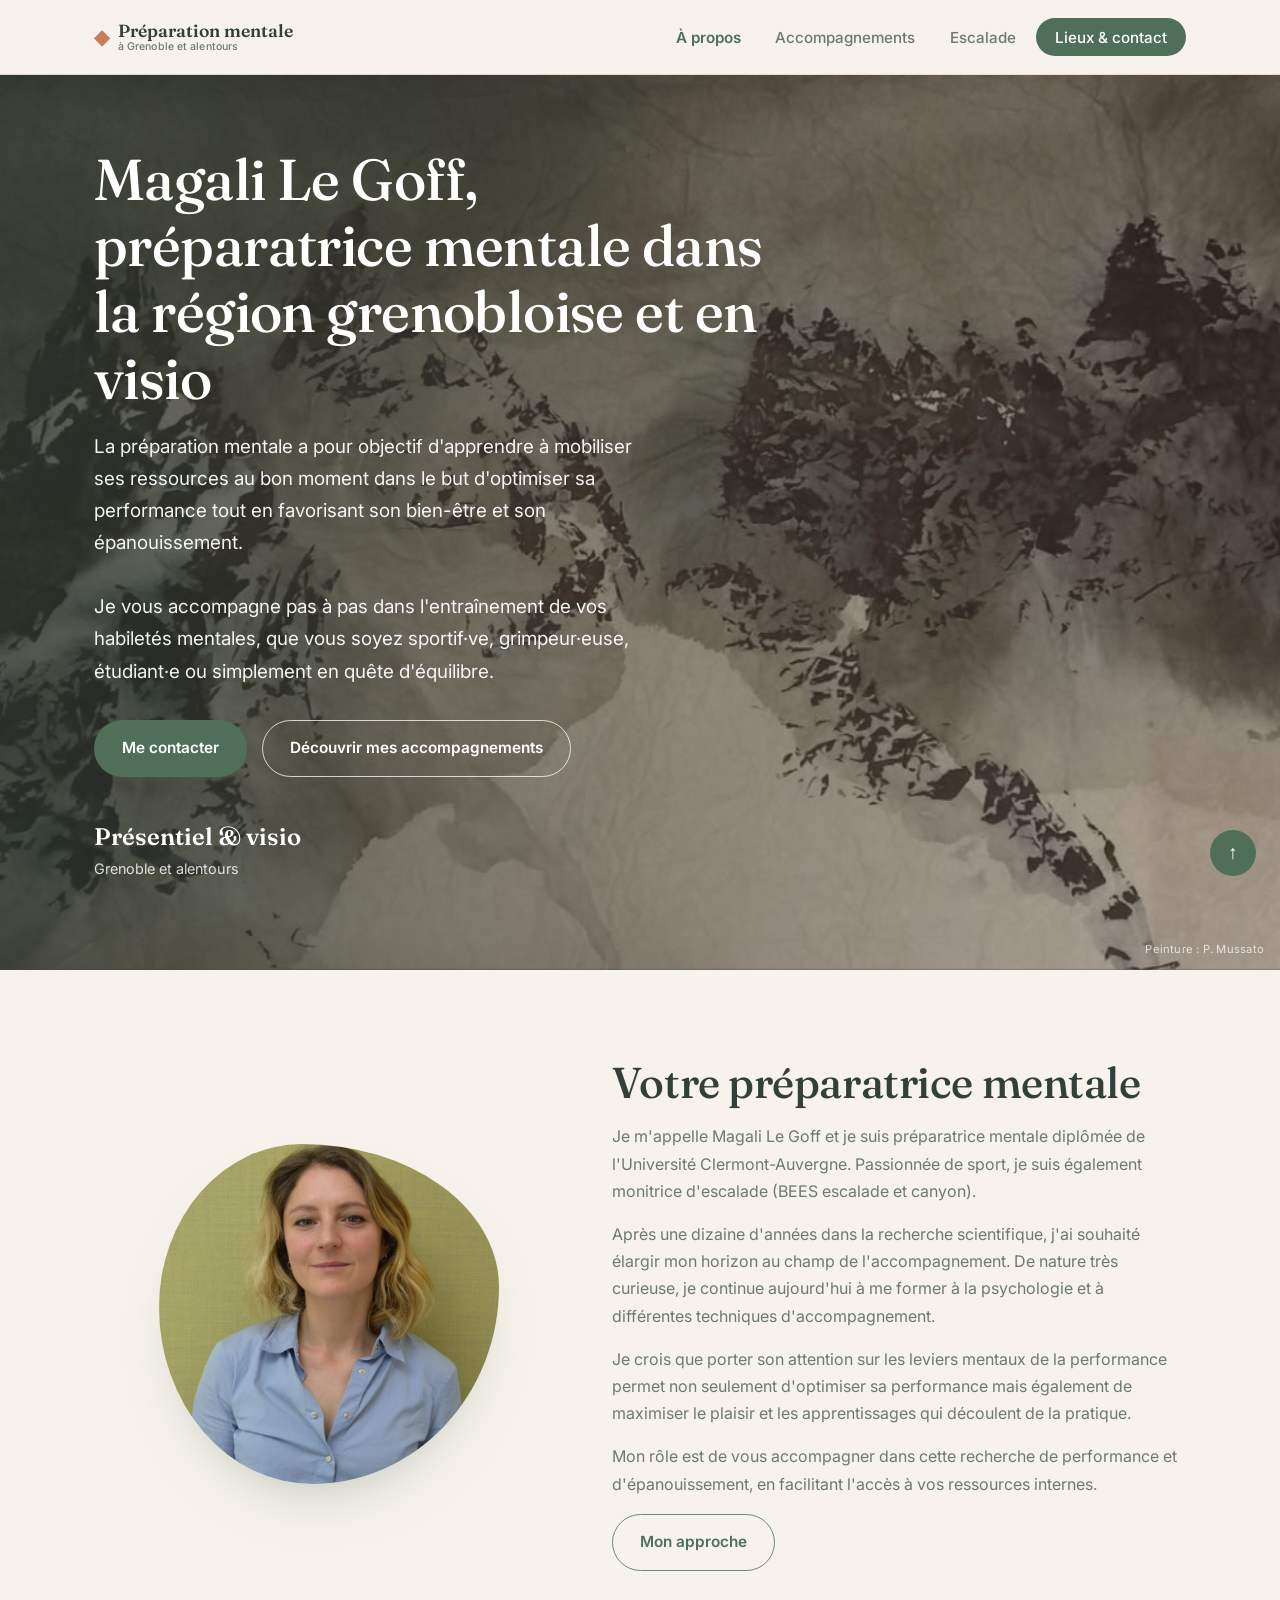
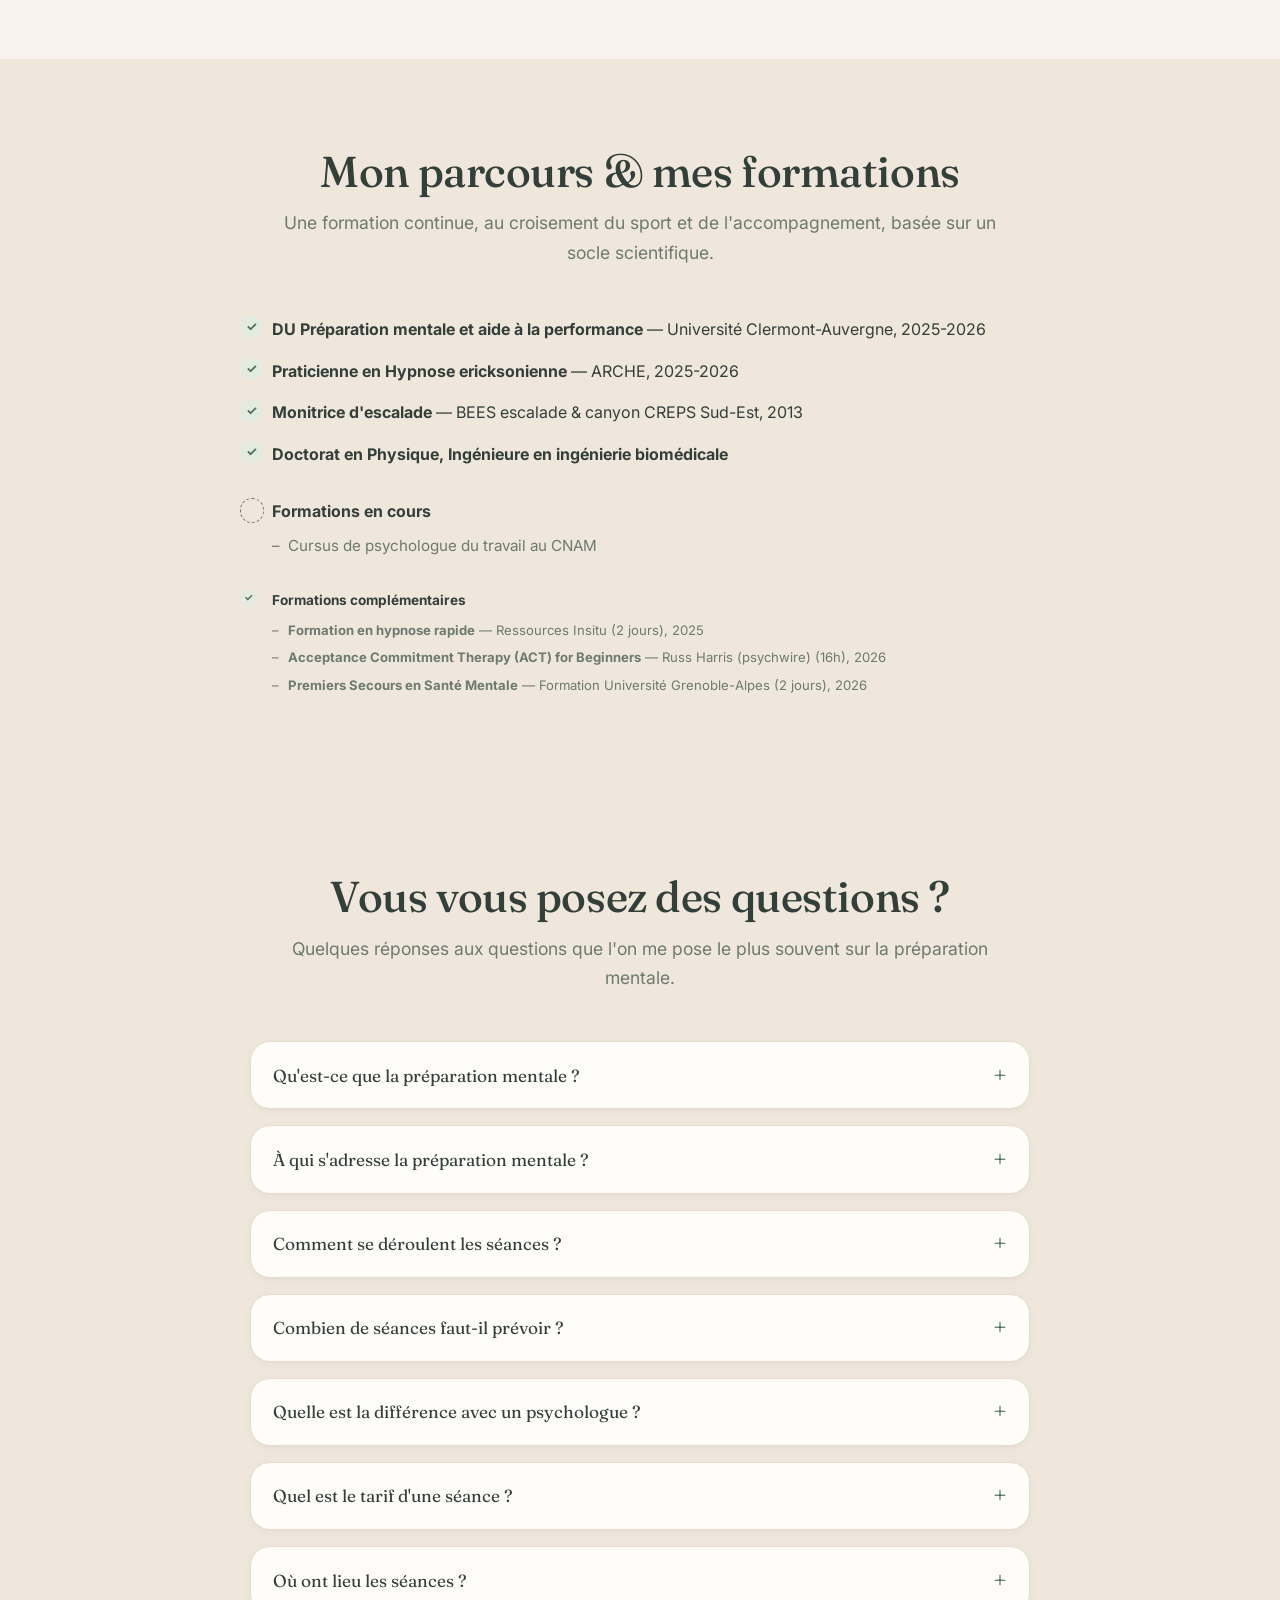
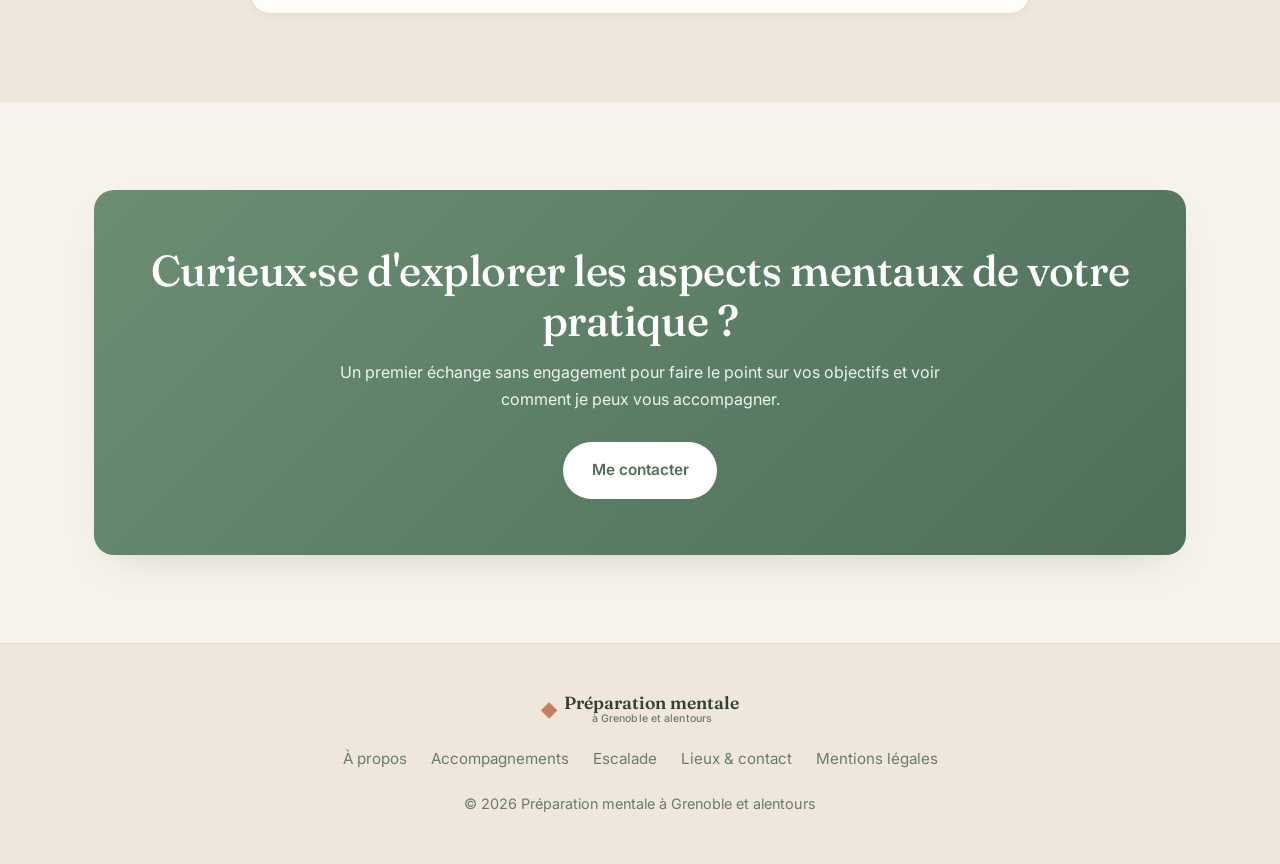
==== index.html @ a65c669d "Accueil : titre principal allege « Magali Le Goff : preparation mentale a Grenoble & alentours et en" ====
<!DOCTYPE html>
<html lang="fr">
<head>
  <meta charset="UTF-8" />
  <meta name="viewport" content="width=device-width, initial-scale=1.0" />
  <meta name="description" content="Magali Le Goff, préparatrice mentale diplômée (Université Clermont-Auvergne) et monitrice d'escalade à Grenoble. Objectifs sportifs, personnels, professionnels." />
  <title>Préparation mentale à Grenoble et alentours</title>
  <link rel="preconnect" href="https://fonts.googleapis.com" />
  <link rel="preconnect" href="https://fonts.gstatic.com" crossorigin />
  <link rel="stylesheet" href="https://fonts.googleapis.com/css2?family=Fraunces:opsz,wght@9..144,400;9..144,500;9..144,600&family=Inter:wght@400;500;600&display=swap" />
  <link rel="stylesheet" href="styles.css" />
  <link rel="icon" href="favicon.svg" type="image/svg+xml" />
  <link rel="canonical" href="https://preparation-mentale-grenoble.com/" />
  <meta property="og:type" content="website" />
  <meta property="og:locale" content="fr_FR" />
  <meta property="og:site_name" content="Préparation mentale à Grenoble et alentours" />
  <meta property="og:title" content="Préparation mentale à Grenoble et alentours" />
  <meta property="og:description" content="Magali Le Goff, préparatrice mentale diplômée (Université Clermont-Auvergne) et monitrice d'escalade à Grenoble. Objectifs sportifs, personnels, professionnels." />
  <meta property="og:url" content="https://preparation-mentale-grenoble.com/" />
  <meta property="og:image" content="https://preparation-mentale-grenoble.com/images/escalade-eiger.jpg" />
  <meta name="twitter:card" content="summary_large_image" />
  <script type="application/ld+json">
  {
    "@context": "https://schema.org",
    "@type": "ProfessionalService",
    "name": "Préparation mentale à Grenoble — Magali Le Goff",
    "description": "Magali Le Goff, préparatrice mentale diplômée (Université Clermont-Auvergne) et monitrice d'escalade à Grenoble. Objectifs sportifs, personnels, professionnels.",
    "url": "https://preparation-mentale-grenoble.com",
    "email": "contact@preparation-mentale-grenoble.com",
    "image": "https://preparation-mentale-grenoble.com/images/magali.jpg",
    "founder": {
      "@type": "Person",
      "name": "Magali Le Goff",
      "jobTitle": "Préparatrice mentale",
      "sameAs": "https://www.linkedin.com/in/magalilegoff/",
      "knowsAbout": ["préparation mentale", "escalade", "hypnose ericksonienne"]
    },
    "areaServed": [
      { "@type": "City", "name": "Grenoble" },
      { "@type": "City", "name": "Saint-Jean-en-Royans" },
      { "@type": "AdministrativeArea", "name": "Isère" },
      { "@type": "AdministrativeArea", "name": "Drôme" }
    ],
    "address": {
      "@type": "PostalAddress",
      "addressLocality": "Grenoble",
      "addressRegion": "Auvergne-Rhône-Alpes",
      "addressCountry": "FR"
    },
    "knowsAbout": ["préparation mentale", "escalade", "gestion du stress", "confiance en soi", "hypnose ericksonienne"],
    "priceRange": "€",
    "sameAs": [
      "https://www.linkedin.com/in/magalilegoff/",
      "https://share.google/Kw2xkgrLpgq2JZiWr"
    ]
  }
  </script>
  <script type="application/ld+json">
  {
    "@context": "https://schema.org",
    "@type": "FAQPage",
    "mainEntity": [
      {
        "@type": "Question",
        "name": "Qu'est-ce que la préparation mentale ?",
        "acceptedAnswer": { "@type": "Answer", "text": "La préparation mentale est un entraînement des habiletés mentales (confiance, concentration, gestion du stress et des émotions, motivation) dans le but d'optimiser la performance tout en favorisant l'épanouissement et le bien-être de la personne, à l'aide d'outils concrets et établis scientifiquement." }
      },
      {
        "@type": "Question",
        "name": "À qui s'adresse la préparation mentale ?",
        "acceptedAnswer": { "@type": "Answer", "text": "À toute personne ayant un objectif ou un enjeu : sportifs (amateurs comme de haut niveau), grimpeurs, étudiants, artistes, ou particuliers en quête d'équilibre ou traversant une transition. Il n'est pas nécessaire d'être sportif de haut niveau pour en bénéficier. J'accompagne les jeunes dans leurs projets à partir de 14 ans." }
      },
      {
        "@type": "Question",
        "name": "Comment se déroulent les séances ?",
        "acceptedAnswer": { "@type": "Answer", "text": "Un premier échange par email ou téléphone, sans engagement, permet de cerner vos besoins. Vient ensuite une séance de bilan d'une heure, à l'issue de laquelle nous décidons ensemble si un accompagnement a du sens. Les séances de suivi (1h) combinent échanges, retour sur l'entraînement mental réalisé, exercices guidés et un plan de travail pour la suite, en présentiel, en visio ou sur le terrain. Chaque séance est payée à l'unité, sans engagement de durée." }
      },
      {
        "@type": "Question",
        "name": "Combien de séances faut-il prévoir ?",
        "acceptedAnswer": { "@type": "Answer", "text": "Cela varie fortement selon la personne et les objectifs. Un minimum de trois séances est généralement à prévoir pour construire une démarche que vous saurez ensuite réutiliser en autonomie. Rien n'est figé pour autant : il n'y a ni forfait ni nombre de séances à réserver à l'avance. Chaque séance est payée à l'unité et vous décidez à chaque fois de la suite." }
      },
      {
        "@type": "Question",
        "name": "Quelle est la différence avec un psychologue ?",
        "acceptedAnswer": { "@type": "Answer", "text": "La préparation mentale n'est pas une thérapie. Je m'engage à ne me substituer ni aux professionnels de la santé (physique ou mentale) ni aux entraîneurs ou préparateurs physiques. L'accompagnement est centré sur les objectifs, l'épanouissement et la mobilisation de vos ressources." }
      },
      {
        "@type": "Question",
        "name": "Quel est le tarif d'une séance ?",
        "acceptedAnswer": { "@type": "Answer", "text": "Une séance individuelle est à 50 euros." }
      },
      {
        "@type": "Question",
        "name": "Où ont lieu les séances ?",
        "acceptedAnswer": { "@type": "Answer", "text": "À Grenoble, à Saint-Jean-en-Royans, à votre domicile ou en visioconférence. Pour les accompagnements liés à l'escalade, une séance peut ponctuellement se dérouler sur le terrain (salle d'escalade, falaise) lorsque l'objectif s'y prête, mais l'essentiel du travail se fait en séance classique." }
      }
    ]
  }
  </script>
</head>
<body>
  <header class="site-header" id="top">
    <nav class="nav container">
      <a href="index.html" class="brand"><span class="brand-mark">◆</span> <span class="brand-text"><b>Préparation mentale</b><small>à Grenoble et alentours</small></span></a>
      <button class="nav-toggle" id="navToggle" aria-label="Ouvrir le menu" aria-expanded="false" aria-controls="navMenu">
        <span></span><span></span><span></span>
      </button>
      <ul class="nav-menu" id="navMenu">
        <li><a href="index.html" class="active">À propos</a></li>
        <li><a href="accompagnements.html">Accompagnements</a></li>
        <li><a href="escalade.html">Escalade</a></li>
        <li><a href="contact.html" class="nav-cta">Lieux &amp; contact</a></li>
      </ul>
    </nav>
  </header>

  <main>
    <!-- ===== Hero ===== -->
    <section class="hero hero-banner">
      <div class="container hero-inner">
        <div class="hero-content reveal">
          <h1>Magali Le Goff, préparatrice mentale dans la région grenobloise et en visio</h1>
          <p class="lead">
            La préparation mentale a pour objectif d'apprendre à mobiliser ses ressources au bon moment dans le but d'optimiser sa performance tout en favorisant son bien-être et son épanouissement.
          </p>
          <p class="lead">
            Je vous accompagne pas à pas dans l'entraînement de vos habiletés mentales, que vous soyez sportif·ve, grimpeur·euse, étudiant·e ou simplement en quête d'équilibre.
          </p>
          <div class="hero-actions">
            <a href="contact.html" class="btn btn-primary">Me contacter</a>
            <a href="accompagnements.html" class="btn btn-ghost">Découvrir mes accompagnements</a>
          </div>
          <ul class="hero-stats">
            <li><strong>Présentiel &amp; visio</strong><span>Grenoble et alentours</span></li>
          </ul>
        </div>
      </div>
      <p class="banner-credit">Peinture&nbsp;: P.&nbsp;Mussato</p>
    </section>

    <!-- ===== Qui suis-je ===== -->
    <section class="section" id="apropos">
      <div class="container">
        <div class="about-inner">
          <div class="about-visual reveal">
            <img src="images/magali.jpg" alt="Magali — préparation mentale à Grenoble" class="about-photo" />
          </div>
          <div class="about-content reveal">
            <h2>Votre préparatrice mentale</h2>
            <p>
              Je m'appelle Magali Le Goff et je suis préparatrice mentale diplômée de l'Université Clermont-Auvergne. Passionnée de sport, je suis également monitrice d'escalade (BEES escalade et canyon).
            </p>
            <p>
              Après une dizaine d'années dans la recherche scientifique, j'ai souhaité élargir mon horizon au champ de l'accompagnement.
              De nature très curieuse, je continue aujourd'hui à me former à la psychologie et à différentes techniques d'accompagnement.
            </p>
            <p>
              Je crois que porter son attention sur les leviers mentaux de la performance permet non seulement d'optimiser sa performance mais également de maximiser le plaisir et les apprentissages qui découlent de la pratique. 
            </p>
            <p>
              Mon rôle est de vous accompagner dans cette recherche de performance et d'épanouissement, en facilitant l'accès à vos ressources internes.
              
            </p>
            <a href="accompagnements.html" class="btn btn-ghost">Mon approche</a>
          </div>
        </div>
      </div>
    </section>

    <!-- ===== Formations ===== -->
    <section class="section section-alt" id="formations">
      <div class="container">
        <header class="section-head reveal">
          <h2>Mon parcours &amp; mes formations</h2>
          <p class="section-sub">Une formation continue, au croisement du sport et de l'accompagnement, basée sur un socle scientifique.</p>
        </header>
        <ul class="checklist reveal">
          <li><strong>DU Préparation mentale et aide à la performance</strong> — Université Clermont-Auvergne, 2025-2026</li>
          <li><strong>Praticienne en Hypnose ericksonienne</strong> — ARCHE, 2025-2026</li>
          <li><strong>Monitrice d'escalade</strong> — BEES escalade &amp; canyon CREPS Sud-Est, 2013</li>
          <li><strong>Doctorat en Physique, Ingénieure en ingénierie biomédicale</strong></li>

          <li class="pending"><strong>Formations en cours</strong>
            <ul class="sublist">
              <li>Cursus de psychologue du travail au CNAM</li>
            </ul>
          </li>

          <li class="minor"><strong>Formations complémentaires</strong>
            <ul class="sublist">
              <li><strong>Formation en hypnose rapide</strong> — Ressources Insitu (2 jours), 2025</li>
              <li><strong>Acceptance Commitment Therapy (ACT) for Beginners</strong> — Russ Harris (psychwire) (16h), 2026</li>
              <li><strong>Premiers Secours en Santé Mentale</strong> — Formation Université Grenoble-Alpes (2 jours), 2026</li>
            </ul>
          </li>
        </ul>
      </div>
    </section>

    <!-- ===== FAQ ===== -->
    <section class="section section-alt" id="faq">
      <div class="container">
        <header class="section-head reveal">
          <h2>Vous vous posez des questions&nbsp;?</h2>
          <p class="section-sub">Quelques réponses aux questions que l'on me pose le plus souvent sur la préparation mentale.</p>
        </header>
        <div class="faq-list reveal">
          <details class="faq-item">
            <summary>Qu'est-ce que la préparation mentale&nbsp;?</summary>
            <div class="faq-answer"><p>La préparation mentale est un entraînement des habiletés mentales (confiance, concentration, gestion du stress et des émotions, motivation) dans le but d'optimiser la performance tout en favorisant l'épanouissement et le bien-être de la personne, à l'aide d'outils concrets et établis scientifiquement.</p></div>
          </details>
          <details class="faq-item">
            <summary>À qui s'adresse la préparation mentale&nbsp;?</summary>
            <div class="faq-answer"><p>À toute personne ayant un objectif ou un enjeu : sportifs (amateurs comme de haut niveau), grimpeurs, étudiants, artistes, ou particuliers en quête d'équilibre ou traversant une transition. Il n'est pas nécessaire d'être sportif de haut niveau pour en bénéficier. J'accompagne les jeunes dans leurs projets à partir de 14 ans.</p></div>
          </details>
          <details class="faq-item">
            <summary>Comment se déroulent les séances&nbsp;?</summary>
            <div class="faq-answer"><p>Un premier échange par email ou téléphone, sans engagement, permet de cerner vos besoins. Vient ensuite une séance de bilan d'une heure, à l'issue de laquelle nous décidons ensemble si un accompagnement a du sens. Les séances de suivi (1h) combinent échanges, retour sur l'entraînement mental réalisé, exercices guidés et un plan de travail pour la suite, en présentiel, en visio ou sur le terrain. Chaque séance est payée à l'unité, sans engagement de durée.</p></div>
          </details>
          <details class="faq-item">
            <summary>Combien de séances faut-il prévoir&nbsp;?</summary>
            <div class="faq-answer"><p>Cela varie fortement selon la personne et les objectifs. Un minimum de trois séances est généralement à prévoir pour construire une démarche que vous saurez ensuite réutiliser en autonomie. Rien n'est figé pour autant : il n'y a ni forfait ni nombre de séances à réserver à l'avance. Chaque séance est payée à l'unité et vous décidez à chaque fois de la suite.</p></div>
          </details>
          <details class="faq-item">
            <summary>Quelle est la différence avec un psychologue&nbsp;?</summary>
            <div class="faq-answer"><p>La préparation mentale n'est pas une thérapie. Je m'engage à ne me substituer ni aux professionnels de la santé (physique ou mentale) ni aux entraîneurs ou préparateurs physiques. L'accompagnement est centré sur les objectifs, l'épanouissement et la mobilisation de vos ressources.</p></div>
          </details>
          <details class="faq-item">
            <summary>Quel est le tarif d'une séance&nbsp;?</summary>
            <div class="faq-answer"><p>Une séance individuelle est à 50&nbsp;euros.</p></div>
          </details>
          <details class="faq-item">
            <summary>Où ont lieu les séances&nbsp;?</summary>
            <div class="faq-answer"><p>À Grenoble, à Saint-Jean-en-Royans, à votre domicile ou en visioconférence. Pour les accompagnements liés à l'escalade, une séance peut ponctuellement se dérouler sur le terrain (salle d'escalade, falaise) lorsque l'objectif s'y prête, mais l'essentiel du travail se fait en séance classique.</p></div>
          </details>
        </div>
      </div>
    </section>

    <!-- ===== CTA ===== -->
    <section class="section cta-band">
      <div class="container">
        <div class="card reveal">
          <h2>Curieux·se d'explorer les aspects mentaux de votre pratique&nbsp;?</h2>
          <p>Un premier échange sans engagement pour faire le point sur vos objectifs et voir comment je peux vous accompagner.</p>
          <a href="contact.html" class="btn btn-primary">Me contacter</a>
        </div>
      </div>
    </section>
  </main>

  <footer class="site-footer">
    <div class="container footer-inner">
      <a href="index.html" class="brand"><span class="brand-mark">◆</span> <span class="brand-text"><b>Préparation mentale</b><small>à Grenoble et alentours</small></span></a>
      <ul class="footer-links">
        <li><a href="index.html">À propos</a></li>
        <li><a href="accompagnements.html">Accompagnements</a></li>
        <li><a href="escalade.html">Escalade</a></li>
        <li><a href="contact.html">Lieux &amp; contact</a></li>
        <li><a href="mentions-legales.html">Mentions légales</a></li>
      </ul>
      <p>&copy; <span id="year"></span> Préparation mentale à Grenoble et alentours</p>
      <button class="back-to-top" id="backToTop" aria-label="Revenir en haut">↑</button>
    </div>
  </footer>

  <script src="script.js"></script>
</body>
</html>
---- styles.css ----
/* =========================================================
   Élan Mental — Feuille de styles
   Ambiance : claire, douce & apaisante
   Palette  : crème · vert sauge · terracotta
   ========================================================= */

/* ----- Variables & reset ----- */
:root {
  --bg: #f7f3ec;          /* crème chaud                */
  --bg-alt: #efe7db;      /* crème plus profond (alt)   */
  --surface: #fffdf9;     /* cartes / surfaces          */
  --text: #333f39;        /* charbon vert profond       */
  --muted: #6c7a70;       /* texte secondaire           */
  --primary: #6b8e73;     /* sauge (accents)            */
  --primary-dark: #4f6f59;/* sauge foncé (boutons)      */
  --accent: #c67e5c;      /* terracotta                 */
  --accent-dark: #b0674a; /* terracotta foncé           */
  --accent-soft: #f0dccd; /* terracotta très clair      */
  --sage-soft: #e3ebe1;   /* sauge très clair           */
  --border: #e7ddcd;      /* bordures douces            */
  --radius: 20px;
  --radius-lg: 28px;
  --shadow-sm: 0 2px 10px -4px rgba(79, 111, 89, 0.18);
  --shadow: 0 18px 40px -24px rgba(79, 111, 89, 0.35);
  --shadow-lg: 0 30px 60px -30px rgba(79, 111, 89, 0.4);
  --max: 1140px;
  --gradient: linear-gradient(135deg, var(--primary), var(--primary-dark));
  --font-title: "Fraunces", Georgia, "Times New Roman", serif;
  --font-body: "Inter", system-ui, -apple-system, "Segoe UI", Roboto, sans-serif;
}

* { margin: 0; padding: 0; box-sizing: border-box; }

html { scroll-behavior: smooth; }

body {
  font-family: var(--font-body);
  background: var(--bg);
  color: var(--text);
  line-height: 1.7;
  -webkit-font-smoothing: antialiased;
  overflow-x: hidden;
}

img { max-width: 100%; display: block; }
a { color: inherit; text-decoration: none; }

.container {
  width: 100%;
  max-width: var(--max);
  margin: 0 auto;
  padding: 0 1.5rem;
}

/* ----- Typographie ----- */
h1, h2, h3 {
  font-family: var(--font-title);
  line-height: 1.15;
  font-weight: 500;
  letter-spacing: -0.01em;
  color: var(--text);
}
h1 { font-size: clamp(2.3rem, 5vw, 3.6rem); font-weight: 500; }
h2 { font-size: clamp(1.9rem, 3.5vw, 2.7rem); }
h3 { font-size: 1.3rem; font-weight: 600; }

.eyebrow {
  display: inline-block;
  text-transform: uppercase;
  letter-spacing: 0.16em;
  font-size: 0.76rem;
  font-weight: 600;
  color: var(--accent-dark);
  margin-bottom: 0.9rem;
}

.lead { font-size: 1.18rem; color: var(--muted); }

/* ----- Boutons ----- */
.btn {
  display: inline-block;
  padding: 0.9rem 1.7rem;
  border-radius: 50px;
  font-family: var(--font-body);
  font-weight: 600;
  font-size: 0.96rem;
  cursor: pointer;
  border: 1.5px solid transparent;
  transition: transform 0.2s ease, box-shadow 0.25s ease, background 0.2s ease, color 0.2s ease;
  white-space: nowrap;
}
.btn:active { transform: translateY(1px); }

.btn-primary {
  background: var(--primary-dark);
  color: #fff;
  box-shadow: var(--shadow-sm);
}
.btn-primary:hover {
  background: #45624e;
  box-shadow: var(--shadow);
  transform: translateY(-2px);
}

.btn-ghost {
  background: transparent;
  color: var(--primary-dark);
  border-color: var(--primary);
}
.btn-ghost:hover {
  background: var(--sage-soft);
  border-color: var(--primary-dark);
  transform: translateY(-2px);
}

.btn-block { display: block; width: 100%; text-align: center; }

/* ----- En-tête / navigation ----- */
.site-header {
  position: sticky;
  top: 0;
  z-index: 50;
  background: rgba(247, 243, 236, 0.82);
  backdrop-filter: blur(12px);
  border-bottom: 1px solid var(--border);
}
.nav {
  display: flex;
  align-items: center;
  justify-content: space-between;
  height: 74px;
}
.brand {
  font-family: var(--font-title);
  font-weight: 600;
  font-size: 1.1rem;
  display: flex;
  align-items: center;
  gap: 0.55rem;
  color: var(--text);
}
.brand-text { display: flex; flex-direction: column; line-height: 1.12; }
.brand-text b { font-weight: 600; }
.brand-text small {
  font-family: var(--font-body);
  font-size: 0.66rem;
  font-weight: 500;
  color: var(--muted);
  letter-spacing: 0.01em;
}
.brand-mark {
  color: var(--accent);
  font-size: 1.15em;
}

.nav-menu {
  list-style: none;
  display: flex;
  align-items: center;
  gap: 0.35rem;
}
.nav-menu a {
  padding: 0.55rem 0.9rem;
  border-radius: 40px;
  font-size: 0.95rem;
  font-weight: 500;
  color: var(--muted);
  transition: color 0.2s ease, background 0.2s ease;
}
.nav-menu a:hover { color: var(--text); background: var(--sage-soft); }
.nav-menu a.active { color: var(--primary-dark); font-weight: 600; }

.nav-cta {
  background: var(--primary-dark);
  color: #fff !important;
  padding: 0.6rem 1.2rem !important;
}
.nav-cta:hover { background: #45624e !important; }

.nav-toggle {
  display: none;
  flex-direction: column;
  justify-content: center;
  gap: 5px;
  width: 44px;
  height: 44px;
  background: transparent;
  border: none;
  cursor: pointer;
}
.nav-toggle span {
  display: block;
  width: 24px;
  height: 2px;
  background: var(--text);
  border-radius: 2px;
  transition: transform 0.3s ease, opacity 0.3s ease;
}
.nav-toggle.open span:nth-child(1) { transform: translateY(7px) rotate(45deg); }
.nav-toggle.open span:nth-child(2) { opacity: 0; }
.nav-toggle.open span:nth-child(3) { transform: translateY(-7px) rotate(-45deg); }

/* ----- Sections ----- */
.section { padding: 5.5rem 0; }
.section-alt { background: var(--bg-alt); }

.section-head {
  max-width: 720px;
  margin: 0 auto 3rem;
  text-align: center;
}
.section-sub { color: var(--muted); font-size: 1.1rem; margin-top: 0.75rem; }

/* ----- Grilles ----- */
.grid { display: grid; gap: 1.6rem; }
.services-grid { grid-template-columns: repeat(4, 1fr); }
.grid-3 { grid-template-columns: repeat(3, 1fr); }
.grid-2 { grid-template-columns: repeat(2, 1fr); }

/* ----- Tarif ----- */
.tarif {
  display: flex;
  flex-direction: column;
  align-items: center;
  gap: 0.3rem;
  text-align: center;
  margin: 0;
}
.tarif-prix {
  font-family: var(--font-title);
  font-size: clamp(1.6rem, 3vw, 2rem);
  font-weight: 600;
  line-height: 1.2;
  color: var(--accent-dark);
}

/* ----- Cartes ----- */
.card {
  background: var(--surface);
  border: 1px solid var(--border);
  border-radius: var(--radius);
  padding: 2rem;
  box-shadow: var(--shadow-sm);
  transition: transform 0.25s ease, box-shadow 0.25s ease;
}
.service-card, .info-card { text-align: left; }
.service-card:hover, .info-card:hover {
  transform: translateY(-4px);
  box-shadow: var(--shadow);
}

.service-icon,
.info-icon {
  display: inline-flex;
  align-items: center;
  justify-content: center;
  width: 54px;
  height: 54px;
  border-radius: 16px;
  background: var(--sage-soft);
  font-size: 1.6rem;
  margin-bottom: 1.1rem;
}
.service-icon svg,
.info-icon svg { width: 28px; height: 28px; color: var(--primary-dark); }
.info-icon {
  width: 40px; height: 40px;
  font-size: 1.15rem;
  border-radius: 12px;
  margin: 0 0.6rem 0 0;
  vertical-align: middle;
}
.info-card h3 { display: flex; align-items: center; }
.service-card h3, .info-card h3 { margin-bottom: 0.5rem; }
.service-card p, .info-card p { color: var(--muted); font-size: 0.98rem; }

/* ----- Hero (accueil) ----- */
.hero {
  position: relative;
  padding: 4.5rem 0 5.5rem;
  background:
    radial-gradient(60% 55% at 85% 0%, var(--sage-soft) 0%, transparent 60%),
    radial-gradient(50% 50% at 5% 90%, var(--accent-soft) 0%, transparent 55%);
}
.hero-inner {
  display: grid;
  grid-template-columns: 1.1fr 0.9fr;
  gap: 3rem;
  align-items: center;
}
.hero-content h1 { margin-bottom: 1.2rem; }
.hero-content .lead { margin-bottom: 2rem; max-width: 34rem; }
.hero-actions { display: flex; flex-wrap: wrap; gap: 0.9rem; margin-bottom: 2.5rem; }

.hero-stats {
  list-style: none;
  display: flex;
  flex-wrap: wrap;
  gap: 2.2rem;
}
.hero-stats li { display: flex; flex-direction: column; }
.hero-stats strong {
  font-family: var(--font-title);
  font-size: 1.5rem;
  font-weight: 600;
  color: var(--primary-dark);
}
.hero-stats span { font-size: 0.9rem; color: var(--muted); }

/* Variante bandeau : photo en fond, texte en blanc */
.hero-banner {
  background:
    linear-gradient(100deg, rgba(38, 50, 43, 0.78) 0%, rgba(38, 50, 43, 0.55) 45%, rgba(38, 50, 43, 0.30) 100%),
    url("images/mussato.jpg") center/cover no-repeat;
  min-height: clamp(420px, 58vh, 600px);
  display: flex;
  align-items: center;
}
.hero-banner .hero-inner { grid-template-columns: 1fr; }
.hero-banner .hero-content { max-width: 42rem; }
.hero-banner .eyebrow { color: rgba(255, 255, 255, 0.9); }
.hero-banner h1 { color: #fff; }
.hero-banner .lead { color: rgba(255, 255, 255, 0.94); }
.hero-banner .hero-stats strong { color: #fff; }
.hero-banner .hero-stats span { color: rgba(255, 255, 255, 0.82); }
.hero-banner .btn-ghost {
  color: #fff;
  border-color: rgba(255, 255, 255, 0.75);
}
.hero-banner .btn-ghost:hover {
  background: rgba(255, 255, 255, 0.16);
  border-color: #fff;
}

/* Visuel hero : orbe doux + cartes flottantes */
.hero-visual {
  position: relative;
  min-height: 360px;
  display: flex;
  align-items: center;
  justify-content: center;
}
.orb {
  width: 300px;
  height: 300px;
  border-radius: 50%;
  background: linear-gradient(150deg, #cddac8, #efd6c6);
  filter: blur(6px);
  box-shadow: var(--shadow-lg);
}
.card-float {
  position: absolute;
  background: var(--surface);
  border: 1px solid var(--border);
  border-radius: 16px;
  padding: 0.8rem 1.15rem;
  font-weight: 600;
  font-size: 0.95rem;
  box-shadow: var(--shadow);
  animation: float 6s ease-in-out infinite;
}
.card-1 { top: 12%; left: 0; animation-delay: 0s; }
.card-2 { bottom: 14%; right: 2%; animation-delay: 1.5s; }
.card-3 { bottom: 6%; left: 12%; animation-delay: 3s; }

@keyframes float {
  0%, 100% { transform: translateY(0); }
  50% { transform: translateY(-12px); }
}

/* ----- Hero de page intérieure ----- */
.page-hero {
  padding: 3.5rem 0 2rem;
  background:
    radial-gradient(55% 60% at 90% 0%, var(--sage-soft) 0%, transparent 65%);
}
.breadcrumb { font-size: 0.9rem; color: var(--muted); margin-bottom: 1rem; }
.breadcrumb a { color: var(--primary-dark); }
.breadcrumb a:hover { text-decoration: underline; }
.page-hero h1 { margin-bottom: 1rem; }
.page-hero .lead { max-width: 46rem; }

/* Variante bandeau photo (partie haute de l'image visible) */
.page-hero-banner {
  background:
    linear-gradient(100deg, rgba(38, 50, 43, 0.78) 0%, rgba(38, 50, 43, 0.52) 55%, rgba(38, 50, 43, 0.32) 100%),
    url("images/escalade_bandeau.jpg") center 16% / cover no-repeat;
  min-height: clamp(640px, 88vh, 940px);
  display: flex;
  align-items: center;
}
.page-hero-banner .breadcrumb { color: rgba(255, 255, 255, 0.85); }
.page-hero-banner .breadcrumb a { color: #fff; }
.page-hero-banner .eyebrow { color: rgba(255, 255, 255, 0.9); }
.page-hero-banner h1 { color: #fff; }
.page-hero-banner .lead { color: rgba(255, 255, 255, 0.94); }

/* ----- Contenu texte (prose) ----- */
.prose { max-width: 720px; margin: 0 auto; }
.prose p { color: var(--muted); margin-bottom: 1.2rem; }
.prose h2 { margin: 2.5rem 0 1rem; }
.prose > h2:first-child { margin-top: 0; }
.prose h3 { margin: 2rem 0 0.75rem; }

/* ----- Listes à puces (checklist) ----- */
.checklist { list-style: none; display: grid; gap: 0.9rem; }
.checklist li {
  position: relative;
  padding-left: 2rem;
  color: var(--text);
}
.checklist li::before {
  content: "✓";
  position: absolute;
  left: 0;
  top: 0;
  width: 1.4rem;
  height: 1.4rem;
  display: inline-flex;
  align-items: center;
  justify-content: center;
  background: var(--sage-soft);
  color: var(--primary-dark);
  border-radius: 50%;
  font-size: 0.8rem;
  font-weight: 700;
}
/* Sous-liste à tirets à l'intérieur d'un item de checklist */
.checklist .sublist {
  list-style: none;
  margin: 0.45rem 0 0;
  padding: 0;
  display: grid;
  gap: 0.3rem;
}
.checklist .sublist li {
  padding-left: 1rem;
  color: var(--muted);
  font-size: 0.95rem;
}
.checklist .sublist li::before {
  content: "–";
  position: absolute;
  left: 0;
  top: 0;
  width: auto;
  height: auto;
  display: inline;
  background: none;
  border: 0;
  border-radius: 0;
  color: var(--muted);
  font-size: inherit;
  font-weight: 400;
}

/* Respiration avant chaque groupe à sous-liste (complémentaires, en cours) */
.checklist > li:has(.sublist) {
  margin-top: 1rem;
}

/* Formations complémentaires : formats courts, affichés en plus petit */
.checklist > li.minor { font-size: 0.85rem; }
.checklist > li.minor::before { width: 1.1rem; height: 1.1rem; font-size: 0.65rem; }
.checklist > li.minor .sublist li { font-size: 0.82rem; }

/* Largeur de la liste des formations (page d'accueil) */
#formations .checklist {
  max-width: 800px;
  margin: 0 auto;
}

/* Item « en cours » : cercle vide au lieu du ✓ vert */
.checklist li.pending::before {
  content: "";
  background: transparent;
  border: 1.5px dashed var(--muted);
}

/* ----- Étapes numérotées ----- */
.steps { display: grid; gap: 1.6rem; counter-reset: step; }
.step {
  position: relative;
  background: var(--surface);
  border: 1px solid var(--border);
  border-radius: var(--radius);
  padding: 1.8rem 2rem 1.8rem 4.5rem;
  box-shadow: var(--shadow-sm);
}
.step::before {
  counter-increment: step;
  content: counter(step);
  position: absolute;
  left: 1.5rem;
  top: 1.8rem;
  width: 2.1rem;
  height: 2.1rem;
  display: flex;
  align-items: center;
  justify-content: center;
  background: var(--gradient);
  color: #fff;
  font-family: var(--font-title);
  font-weight: 600;
  border-radius: 50%;
}
.step h3 { margin-bottom: 0.4rem; }
.step p { color: var(--muted); }

/* ----- Citations / témoignages ----- */
.quote-card {
  background: var(--surface);
  border: 1px solid var(--border);
  border-radius: var(--radius);
  padding: 2rem;
  box-shadow: var(--shadow-sm);
  position: relative;
}
.quote-card::before {
  content: "\201C";
  font-family: var(--font-title);
  font-size: 3.5rem;
  line-height: 1;
  color: var(--accent-soft);
  position: absolute;
  top: 0.6rem;
  left: 1.2rem;
}
.quote-card p { position: relative; color: var(--text); font-style: italic; }
.quote-author {
  display: flex;
  align-items: center;
  gap: 0.75rem;
  margin-top: 1.3rem;
  font-style: normal;
}
.avatar {
  width: 44px;
  height: 44px;
  border-radius: 50%;
  background: var(--gradient);
  color: #fff;
  display: flex;
  align-items: center;
  justify-content: center;
  font-weight: 700;
  flex-shrink: 0;
}
.quote-author strong { display: block; font-size: 0.95rem; }
.quote-author span { color: var(--muted); font-size: 0.85rem; }

/* ----- Section « À propos / le coach » ----- */
.about-inner {
  display: grid;
  grid-template-columns: 0.9fr 1.1fr;
  gap: 3rem;
  align-items: center;
}
.about-visual { display: flex; justify-content: center; }
.about-blob {
  width: 100%;
  max-width: 340px;
  aspect-ratio: 1;
  border-radius: 42% 58% 55% 45% / 48% 42% 58% 52%;
  background: linear-gradient(150deg, #cddac8, #efd6c6);
  box-shadow: var(--shadow-lg);
  display: flex;
  align-items: center;
  justify-content: center;
  font-size: 4rem;
}
.about-content h2 { margin-bottom: 1rem; }
.about-content p { color: var(--muted); margin-bottom: 1rem; }

/* Photo en forme de blob organique (remplace l'emoji) */
.about-photo {
  width: 100%;
  max-width: 340px;
  aspect-ratio: 1;
  object-fit: cover;
  border-radius: 42% 58% 55% 45% / 48% 42% 58% 52%;
  box-shadow: var(--shadow-lg);
}
.about-blob img { width: 100%; height: 100%; object-fit: cover; border-radius: inherit; }

/* Photo rectangulaire arrondie (pour illustrer une section) */
.photo {
  width: 100%;
  border-radius: var(--radius);
  box-shadow: var(--shadow);
  object-fit: cover;
}

/* Crédits image */
.credit { font-size: 0.72rem; color: var(--muted); letter-spacing: 0.01em; }
.photo-figure { display: flex; flex-direction: column; align-items: center; gap: 0.55rem; }
.banner-credit {
  position: absolute;
  right: 1rem;
  bottom: 0.7rem;
  margin: 0;
  font-size: 0.7rem;
  color: rgba(255, 255, 255, 0.72);
  letter-spacing: 0.02em;
}

/* ----- Bandeau CTA ----- */
.cta-band .card {
  text-align: center;
  background: var(--gradient);
  border: none;
  color: #fff;
  padding: 3.5rem 2rem;
  box-shadow: var(--shadow);
}
.cta-band .card h2 { color: #fff; margin-bottom: 0.8rem; }
.cta-band .card p {
  color: rgba(255, 255, 255, 0.9);
  max-width: 40rem;
  margin: 0 auto 1.8rem;
}
.cta-band .btn-primary {
  background: #fff;
  color: var(--primary-dark);
}
.cta-band .btn-primary:hover { background: var(--accent-soft); }

/* ----- Contact ----- */
.contact-inner {
  display: grid;
  grid-template-columns: 1.3fr 0.7fr;
  gap: 2.5rem;
  align-items: start;
}
.contact-form { display: grid; gap: 1.2rem; }
.field { display: flex; flex-direction: column; gap: 0.4rem; }
.field label { font-weight: 600; font-size: 0.92rem; }
.field input,
.field textarea {
  font-family: var(--font-body);
  font-size: 1rem;
  padding: 0.85rem 1rem;
  border: 1.5px solid var(--border);
  border-radius: 12px;
  background: #fff;
  color: var(--text);
  transition: border-color 0.2s ease, box-shadow 0.2s ease;
  resize: vertical;
}
.field input:focus,
.field textarea:focus {
  outline: none;
  border-color: var(--primary);
  box-shadow: 0 0 0 3px var(--sage-soft);
}
.field input.invalid,
.field textarea.invalid { border-color: var(--accent-dark); }
.error { color: var(--accent-dark); font-size: 0.82rem; min-height: 1rem; }

.form-feedback { font-size: 0.95rem; margin-top: 0.3rem; }
.form-feedback.success { color: var(--primary-dark); font-weight: 600; }
.form-feedback.error { color: var(--accent-dark); font-weight: 600; }

.contact-info {
  background: var(--surface);
  border: 1px solid var(--border);
  border-radius: var(--radius);
  padding: 2rem;
  box-shadow: var(--shadow-sm);
}
.contact-info h3 { margin-bottom: 1.2rem; }
.contact-info p { color: var(--muted); margin-bottom: 1.1rem; font-size: 0.95rem; }
.contact-info strong { color: var(--text); }
.contact-info a { color: var(--primary-dark); }
.contact-info a:hover { text-decoration: underline; }

/* ----- Pied de page ----- */
.site-footer {
  background: var(--bg-alt);
  border-top: 1px solid var(--border);
  padding: 3rem 0;
  position: relative;
}
.footer-inner {
  display: flex;
  flex-direction: column;
  align-items: center;
  gap: 1.2rem;
  text-align: center;
}
.footer-links {
  list-style: none;
  display: flex;
  flex-wrap: wrap;
  justify-content: center;
  gap: 1.5rem;
}
.footer-links a { color: var(--muted); font-size: 0.95rem; }
.footer-links a:hover { color: var(--primary-dark); }
.footer-inner > p { color: var(--muted); font-size: 0.9rem; }

.back-to-top {
  position: fixed;
  right: 1.5rem;
  bottom: 1.5rem;
  width: 46px;
  height: 46px;
  border-radius: 50%;
  border: none;
  background: var(--primary-dark);
  color: #fff;
  font-size: 1.2rem;
  cursor: pointer;
  box-shadow: var(--shadow);
  transition: transform 0.2s ease, background 0.2s ease;
}
.back-to-top:hover { transform: translateY(-3px); background: #45624e; }

/* ----- Utilitaires ----- */
.hidden {
  position: absolute !important;
  width: 1px; height: 1px;
  overflow: hidden;
  clip: rect(0 0 0 0);
  white-space: nowrap;
}

/* ----- Animation d'apparition (reveal) ----- */
.reveal {
  opacity: 0;
  transform: translateY(24px);
  transition: opacity 0.6s ease, transform 0.6s ease;
}
.reveal.visible { opacity: 1; transform: none; }

/* ----- Responsive ----- */
@media (max-width: 900px) {
  .hero-inner { grid-template-columns: 1fr; }
  .hero-visual { min-height: 300px; order: -1; }
  .about-inner { grid-template-columns: 1fr; }
  .about-visual { order: -1; }
  .services-grid { grid-template-columns: repeat(2, 1fr); }
  .contact-inner { grid-template-columns: 1fr; }
}

@media (max-width: 760px) {
  .nav-toggle { display: flex; }
  .nav-menu {
    position: absolute;
    top: 74px;
    left: 0;
    right: 0;
    flex-direction: column;
    align-items: stretch;
    gap: 0.25rem;
    background: var(--bg);
    border-bottom: 1px solid var(--border);
    padding: 1rem 1.5rem 1.5rem;
    box-shadow: var(--shadow);
    transform: translateY(-140%);
    transition: transform 0.35s ease;
  }
  .nav-menu.open { transform: translateY(0); }
  .nav-menu a { padding: 0.75rem 1rem; }
  .nav-cta { text-align: center; margin-top: 0.4rem; }
}

@media (max-width: 620px) {
  .section { padding: 4rem 0; }
  .services-grid,
  .grid-3,
  .grid-2 { grid-template-columns: 1fr; }
  .hero-stats { gap: 1.5rem; }
}

/* ----- Accessibilité : mouvement réduit ----- */
@media (prefers-reduced-motion: reduce) {
  * { animation: none !important; scroll-behavior: auto !important; }
  .reveal { opacity: 1; transform: none; transition: none; }
}

/* ----- FAQ (accordéon) ----- */
.faq-list { max-width: 780px; margin: 0 auto; display: grid; gap: 1rem; }
.faq-item {
  background: var(--surface);
  border: 1px solid var(--border);
  border-radius: var(--radius);
  box-shadow: var(--shadow-sm);
  overflow: hidden;
}
.faq-item summary {
  cursor: pointer;
  list-style: none;
  padding: 1.15rem 1.4rem;
  font-family: var(--font-title);
  font-size: 1.08rem;
  color: var(--text);
  display: flex;
  justify-content: space-between;
  align-items: center;
  gap: 1rem;
}
.faq-item summary::-webkit-details-marker { display: none; }
.faq-item summary::after {
  content: "+";
  font-size: 1.6rem;
  font-weight: 400;
  color: var(--primary-dark);
  transition: transform 0.25s ease;
  line-height: 1;
}
.faq-item[open] summary::after { transform: rotate(45deg); }
.faq-item .faq-answer { padding: 0 1.4rem 1.35rem; color: var(--muted); }
.faq-item .faq-answer p { margin: 0; }

/* ----- Photo large (paysage, pleine largeur) ----- */
.wide-photo { margin: 2.5rem auto 0; max-width: 960px; }
.wide-photo img {
  width: 100%;
  height: auto;
  border-radius: var(--radius-lg);
  box-shadow: var(--shadow);
  display: block;
}

/* ----- Photos empilées dans la colonne visuel ----- */
.about-visual .photo-figure + .photo-figure { margin-top: 1.6rem; }

/* ----- Photo portrait rectangulaire (grand format) ----- */
.rect-photo {
  width: 100%;
  height: auto;
  border-radius: var(--radius-lg);
  box-shadow: var(--shadow-lg);
  display: block;
}
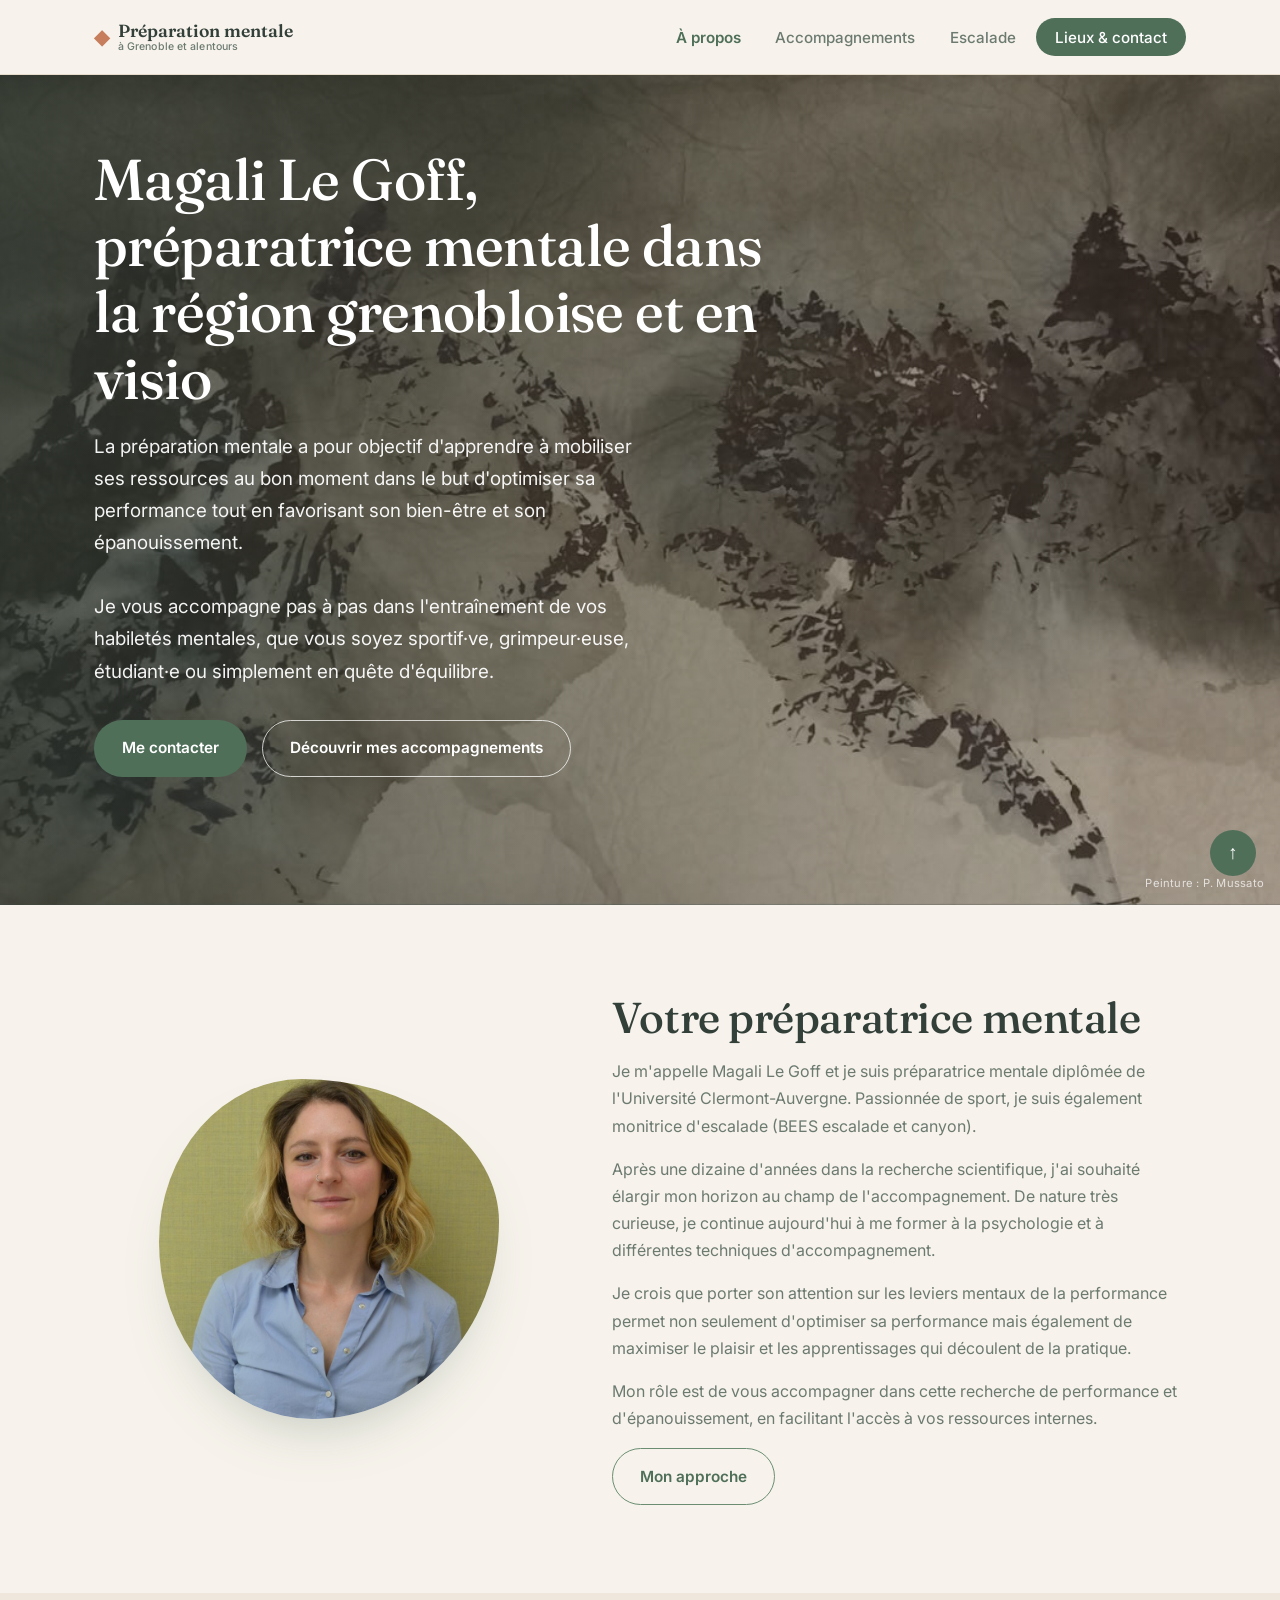
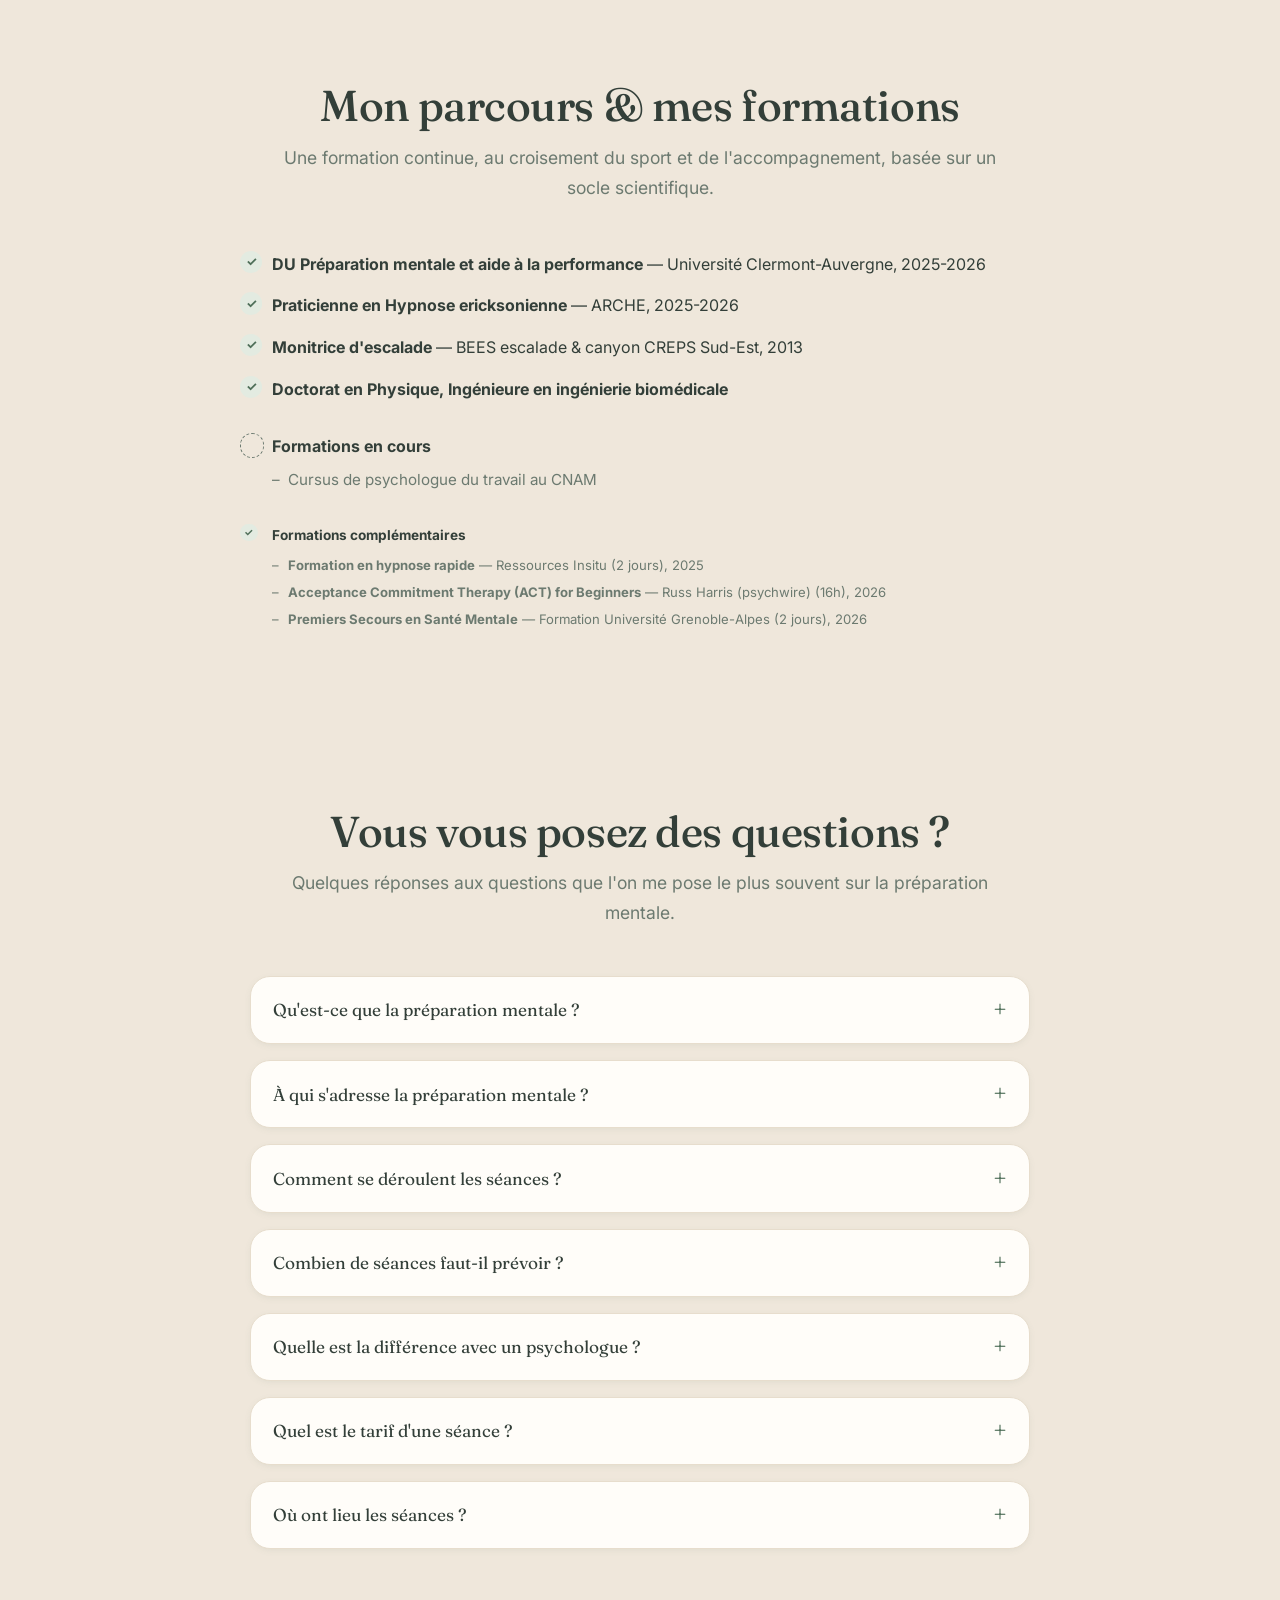
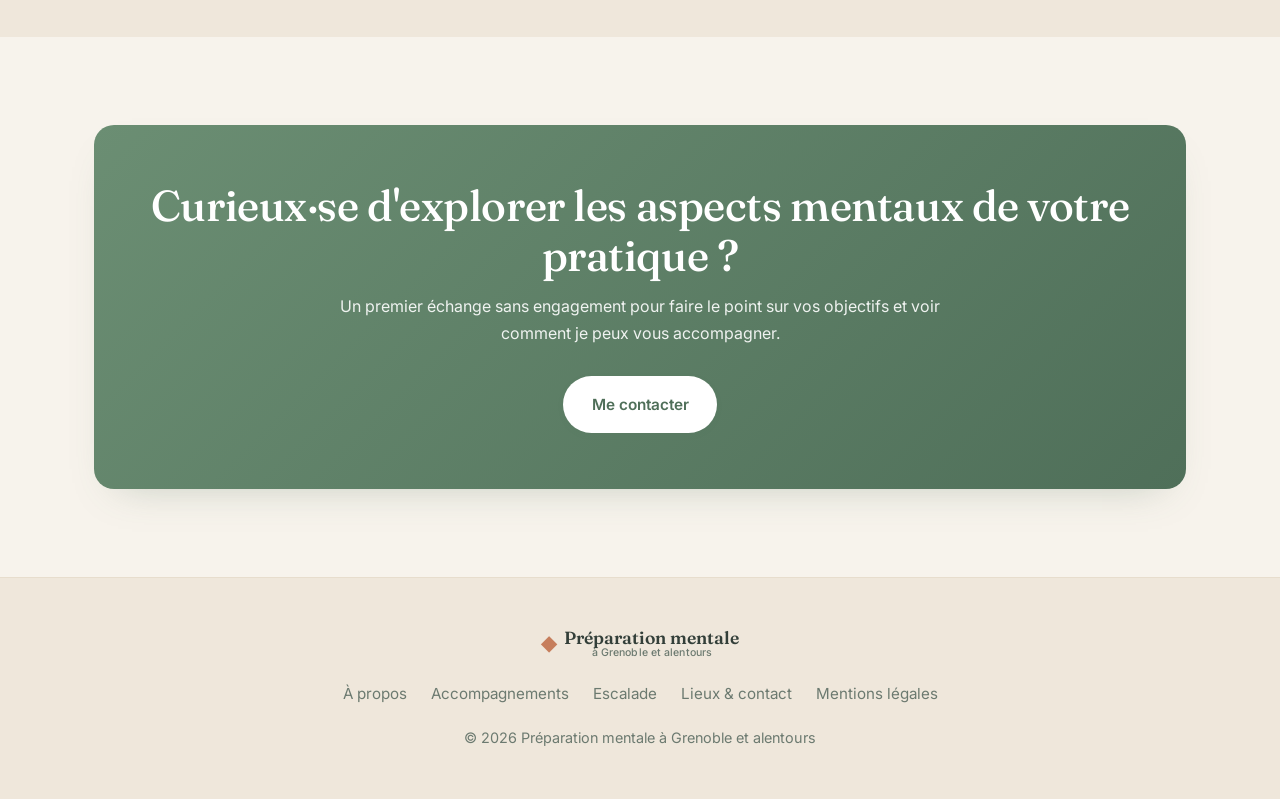
==== commit 37f08be4: "Accueil : suppression de la mention « Presentiel & visio / Grenoble et alentours » Elle repetait le " ====
--- a/index.html
+++ b/index.html
@@ -131,9 +131,6 @@
             <a href="contact.html" class="btn btn-primary">Me contacter</a>
             <a href="accompagnements.html" class="btn btn-ghost">Découvrir mes accompagnements</a>
           </div>
-          <ul class="hero-stats">
-            <li><strong>Présentiel &amp; visio</strong><span>Grenoble et alentours</span></li>
-          </ul>
         </div>
       </div>
       <p class="banner-credit">Peinture&nbsp;: P.&nbsp;Mussato</p>
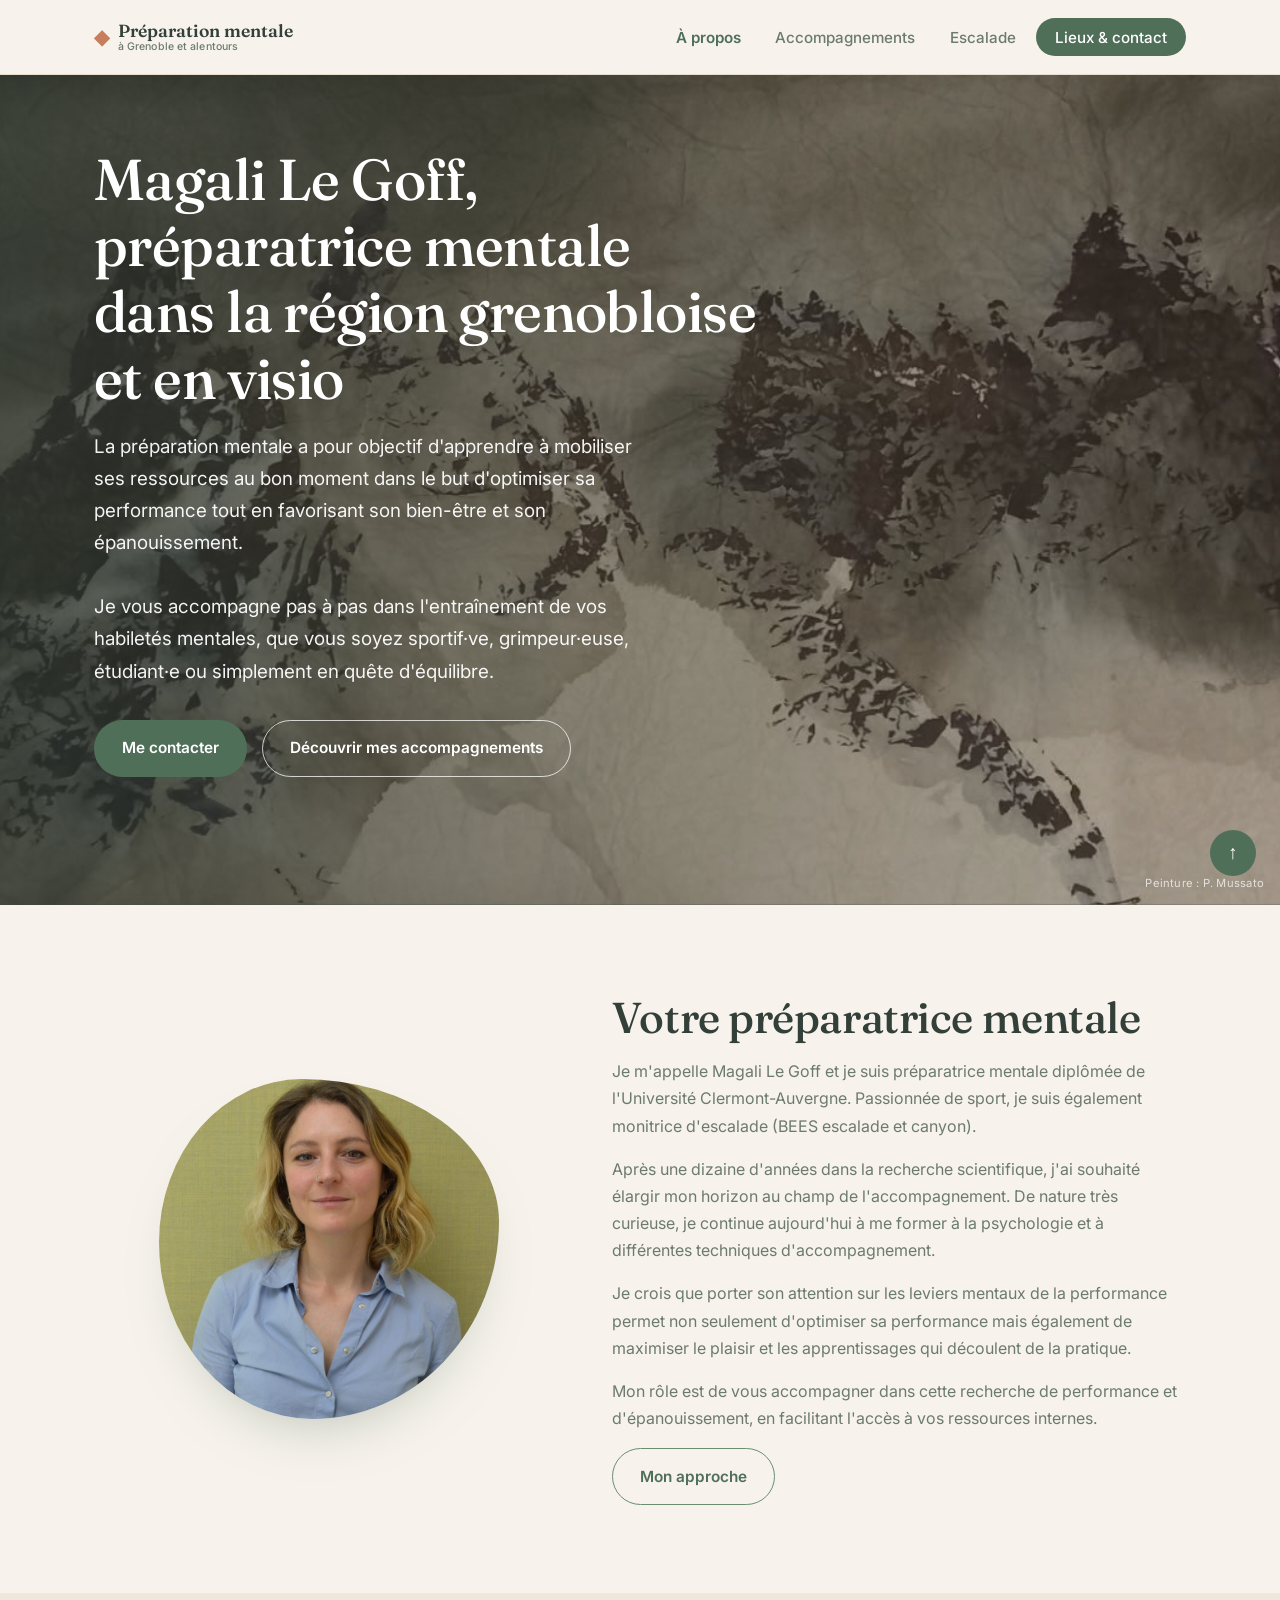
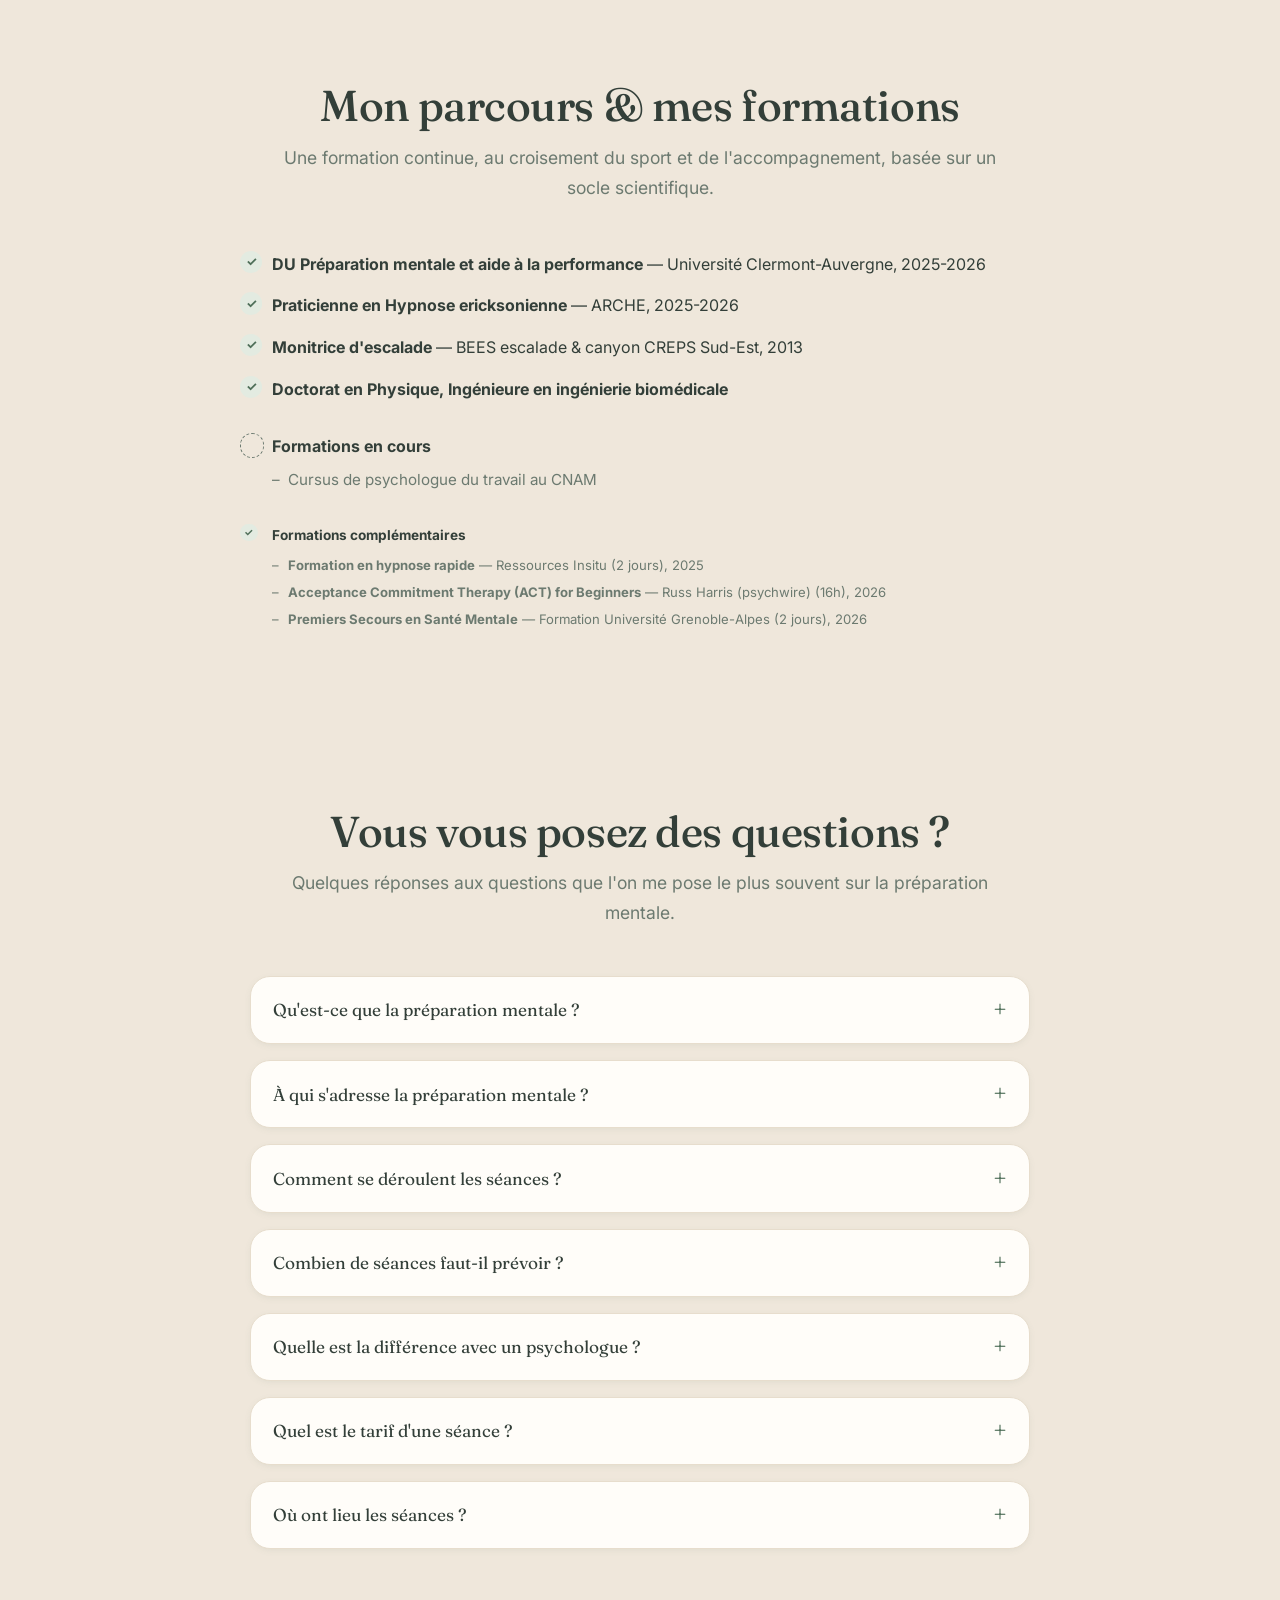
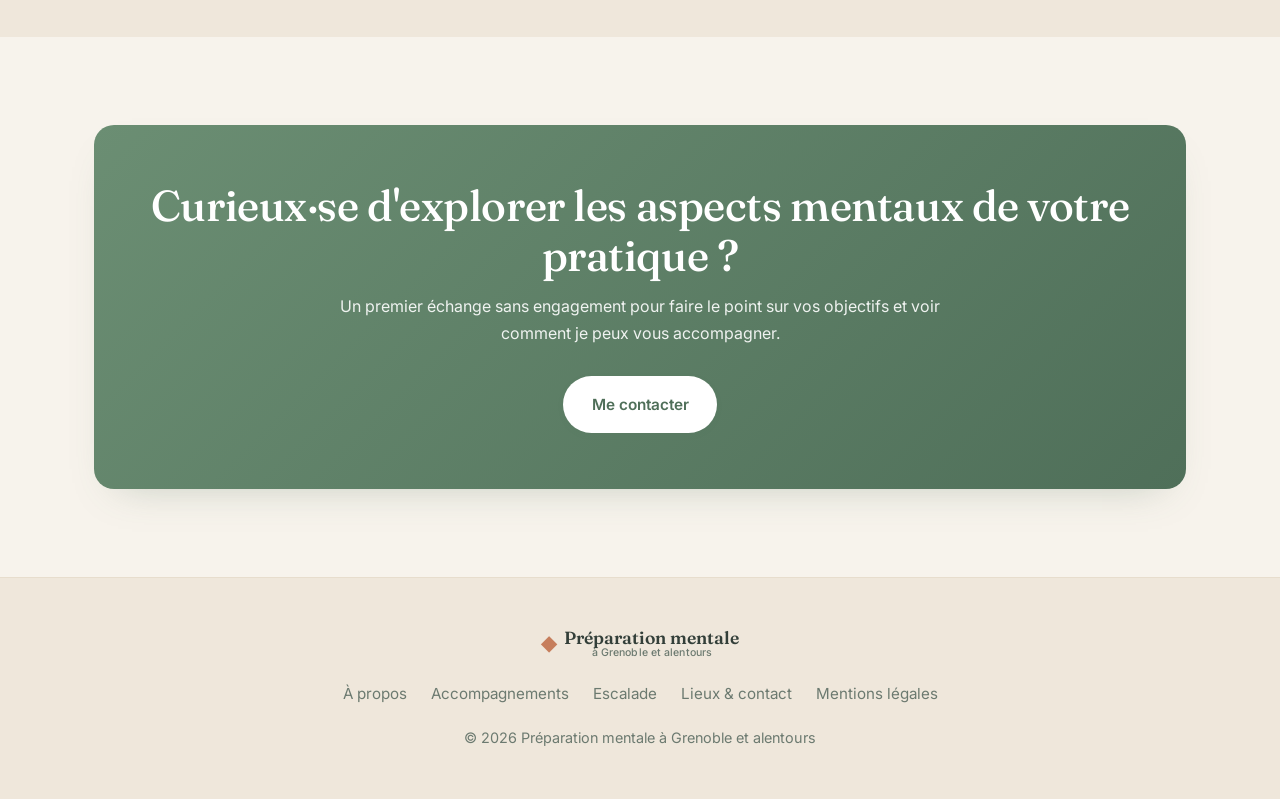
==== commit 39a9790b: "Accueil : retour a la ligne dans le titre principal « dans la region grenobloise et en visio » passe" ====
--- a/index.html
+++ b/index.html
@@ -120,7 +120,7 @@
     <section class="hero hero-banner">
       <div class="container hero-inner">
         <div class="hero-content reveal">
-          <h1>Magali Le Goff, préparatrice mentale dans la région grenobloise et en visio</h1>
+          <h1>Magali Le Goff, préparatrice mentale<br />dans la région grenobloise et en visio</h1>
           <p class="lead">
             La préparation mentale a pour objectif d'apprendre à mobiliser ses ressources au bon moment dans le but d'optimiser sa performance tout en favorisant son bien-être et son épanouissement.
           </p>
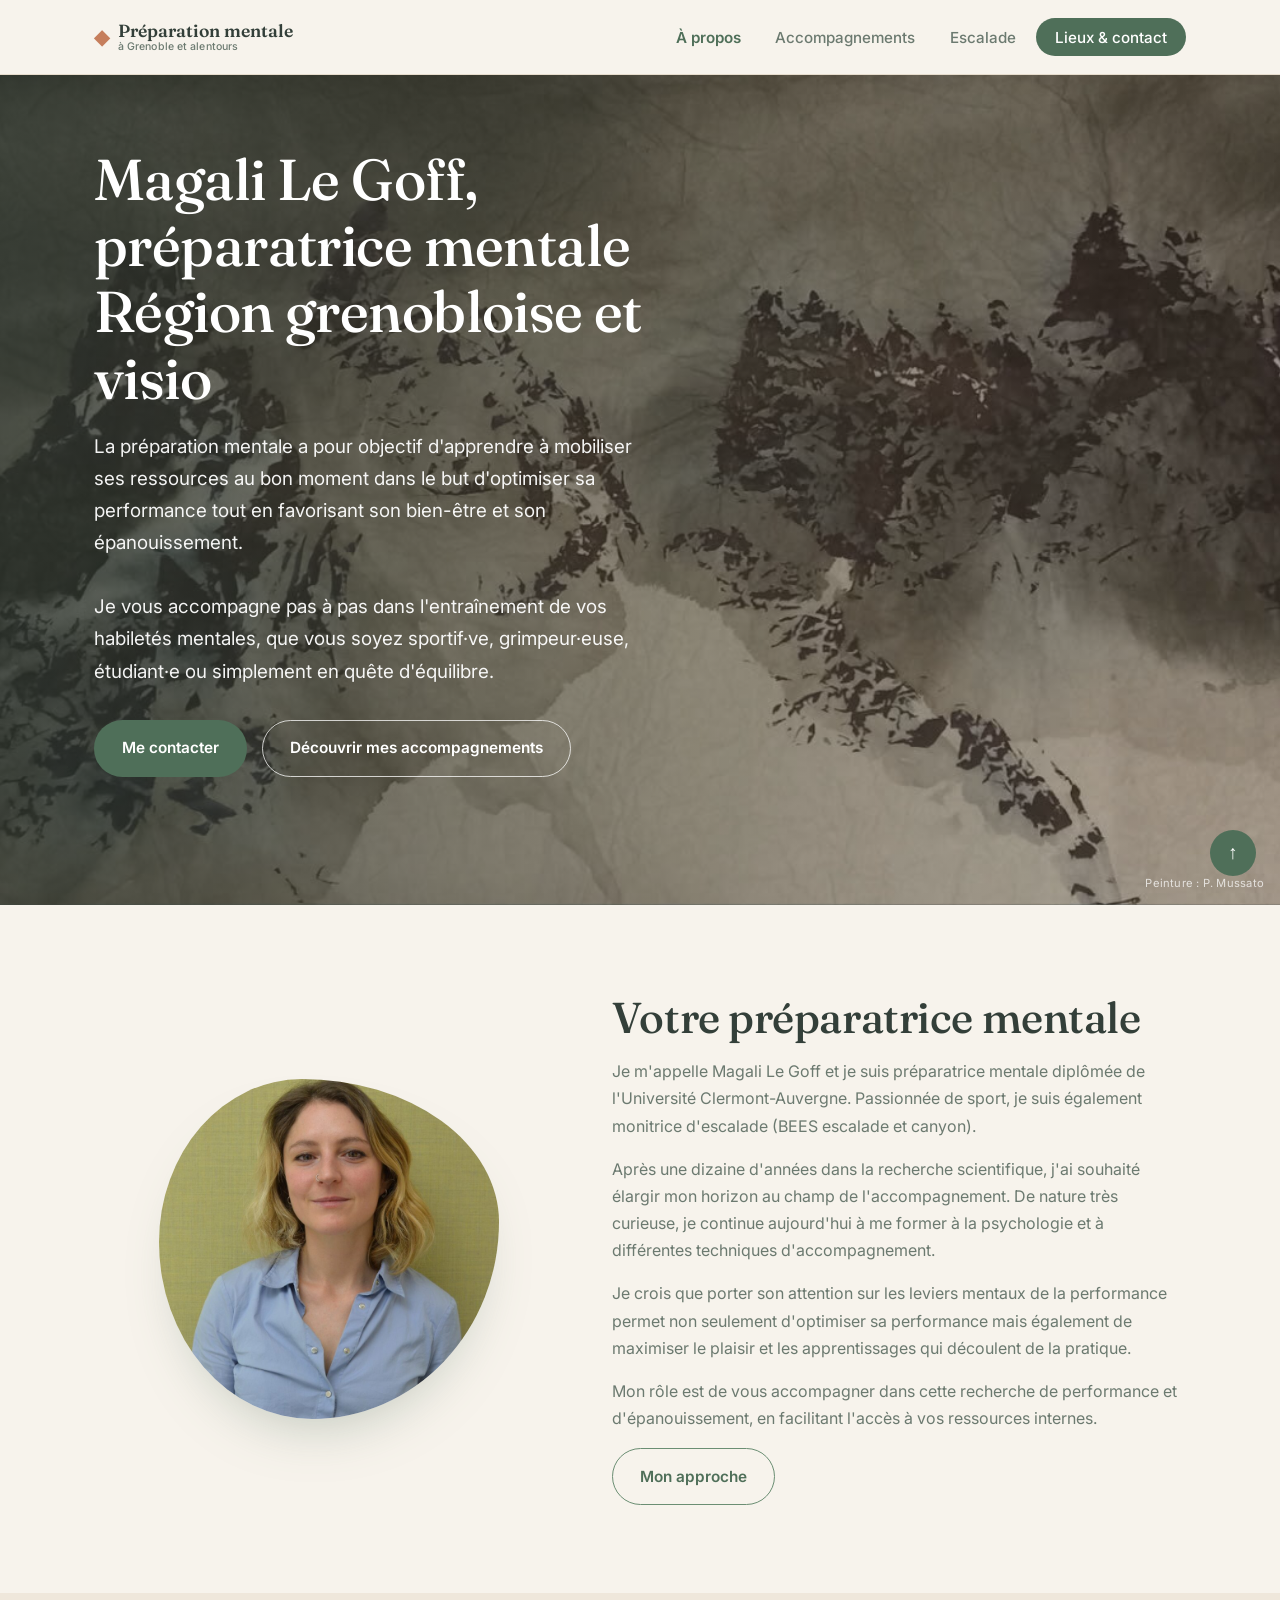
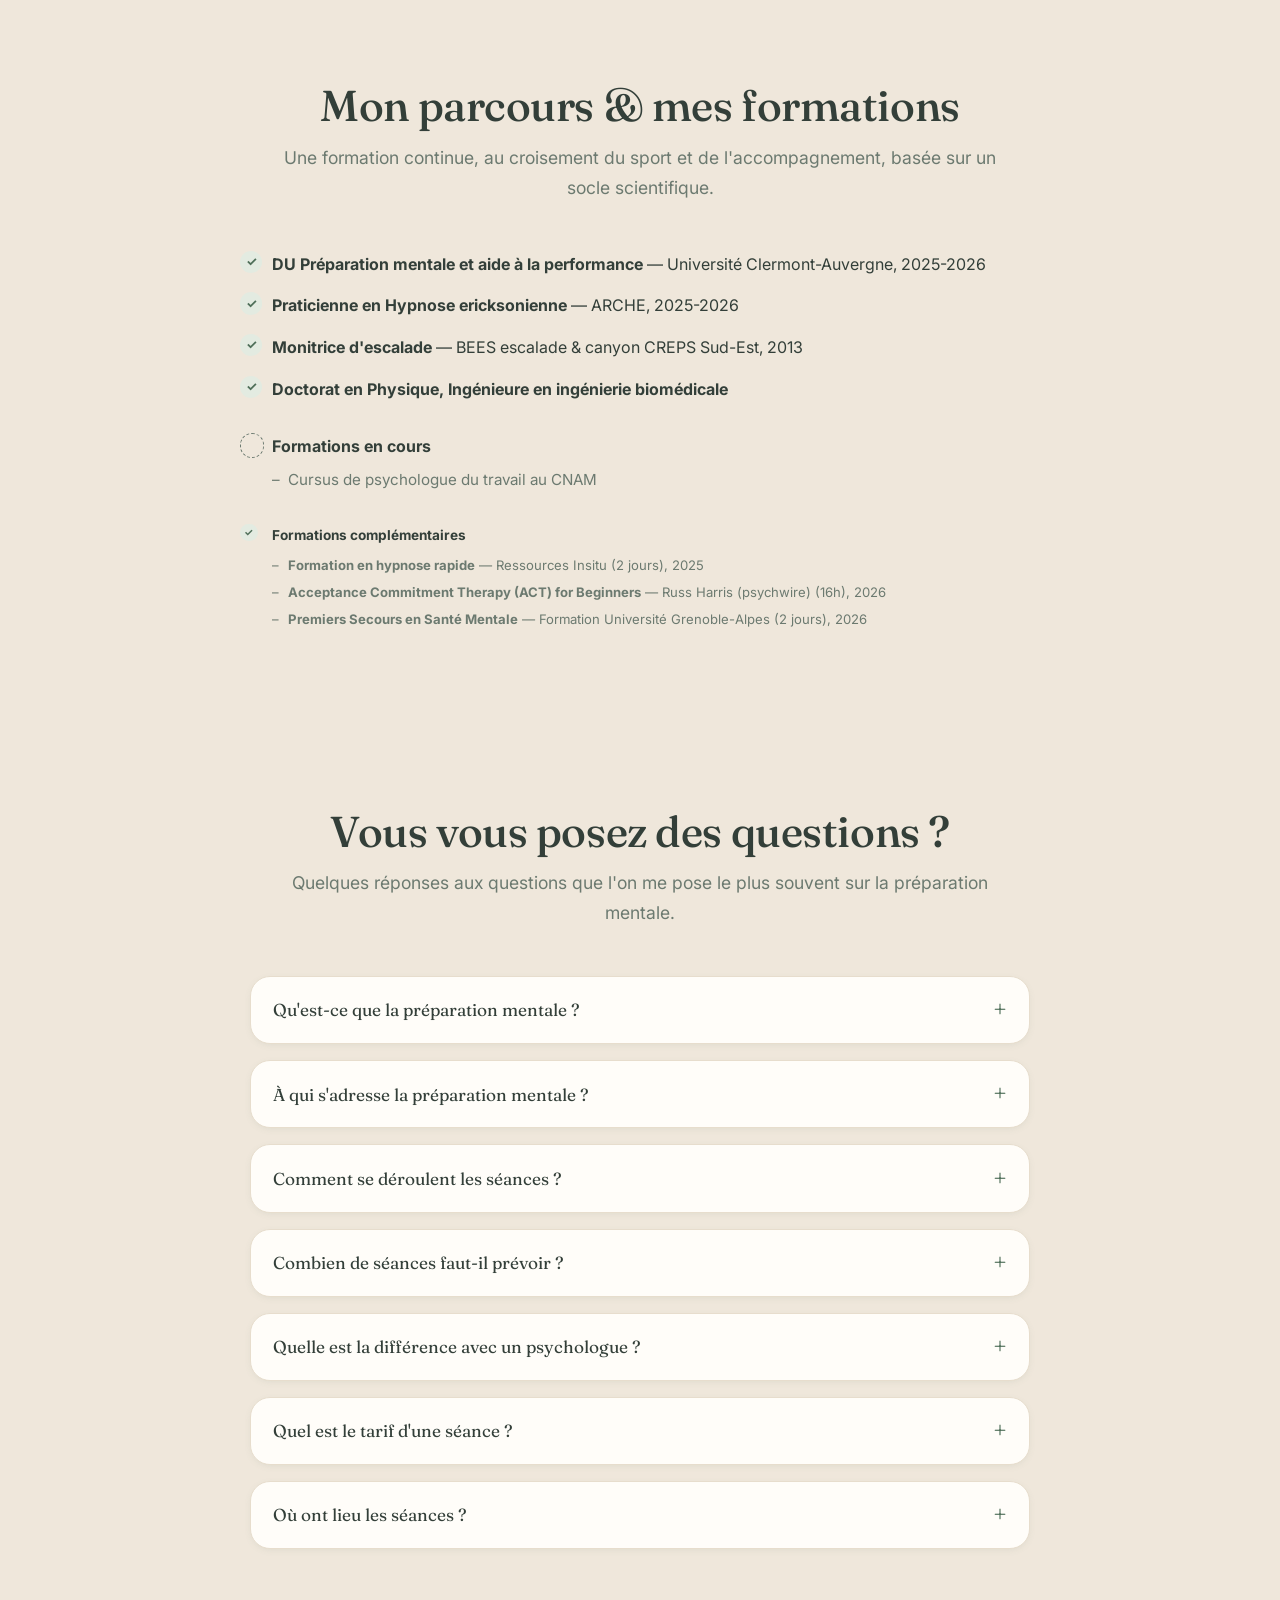
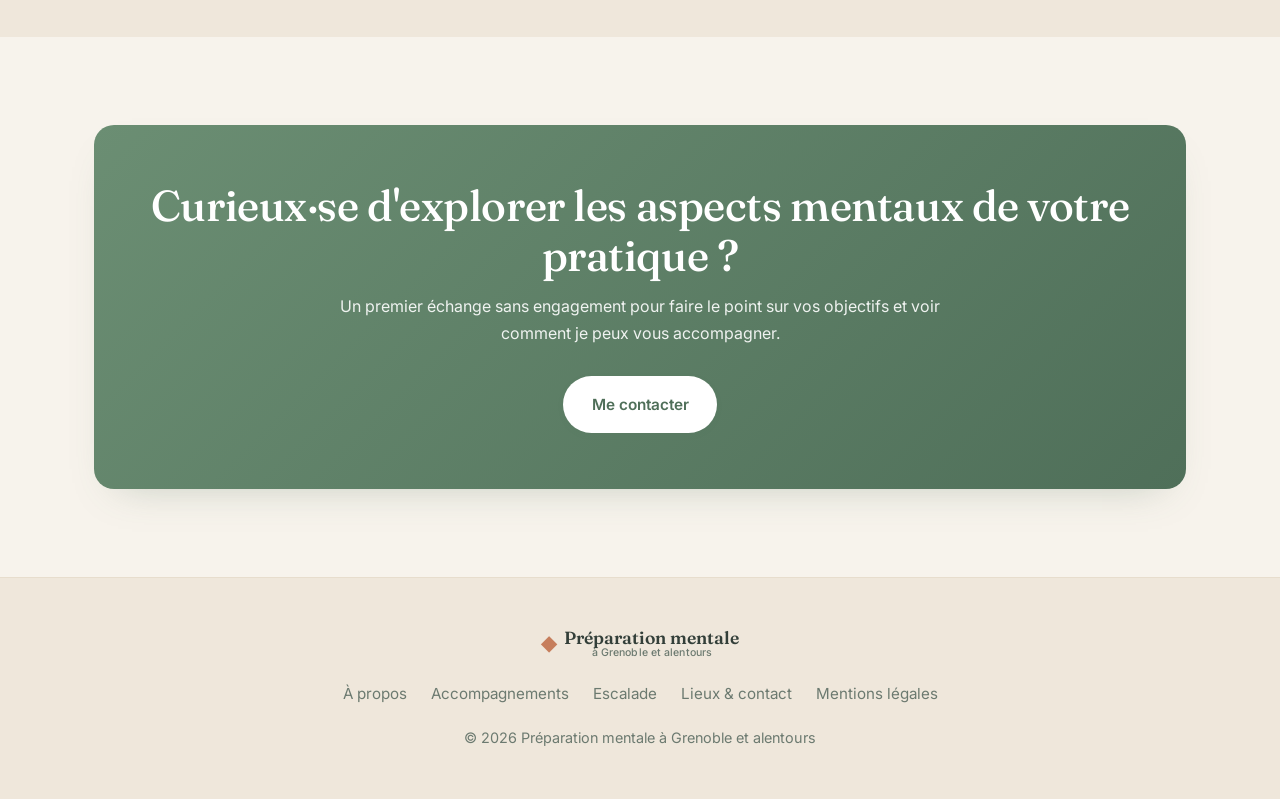
==== commit a3de251c: "Accueil : seconde ligne du titre reduite a « Region grenobloise et visio » Co-Authored-By: Claude Op" ====
--- a/index.html
+++ b/index.html
@@ -120,7 +120,7 @@
     <section class="hero hero-banner">
       <div class="container hero-inner">
         <div class="hero-content reveal">
-          <h1>Magali Le Goff, préparatrice mentale<br />dans la région grenobloise et en visio</h1>
+          <h1>Magali Le Goff, préparatrice mentale<br />Région grenobloise et visio</h1>
           <p class="lead">
             La préparation mentale a pour objectif d'apprendre à mobiliser ses ressources au bon moment dans le but d'optimiser sa performance tout en favorisant son bien-être et son épanouissement.
           </p>
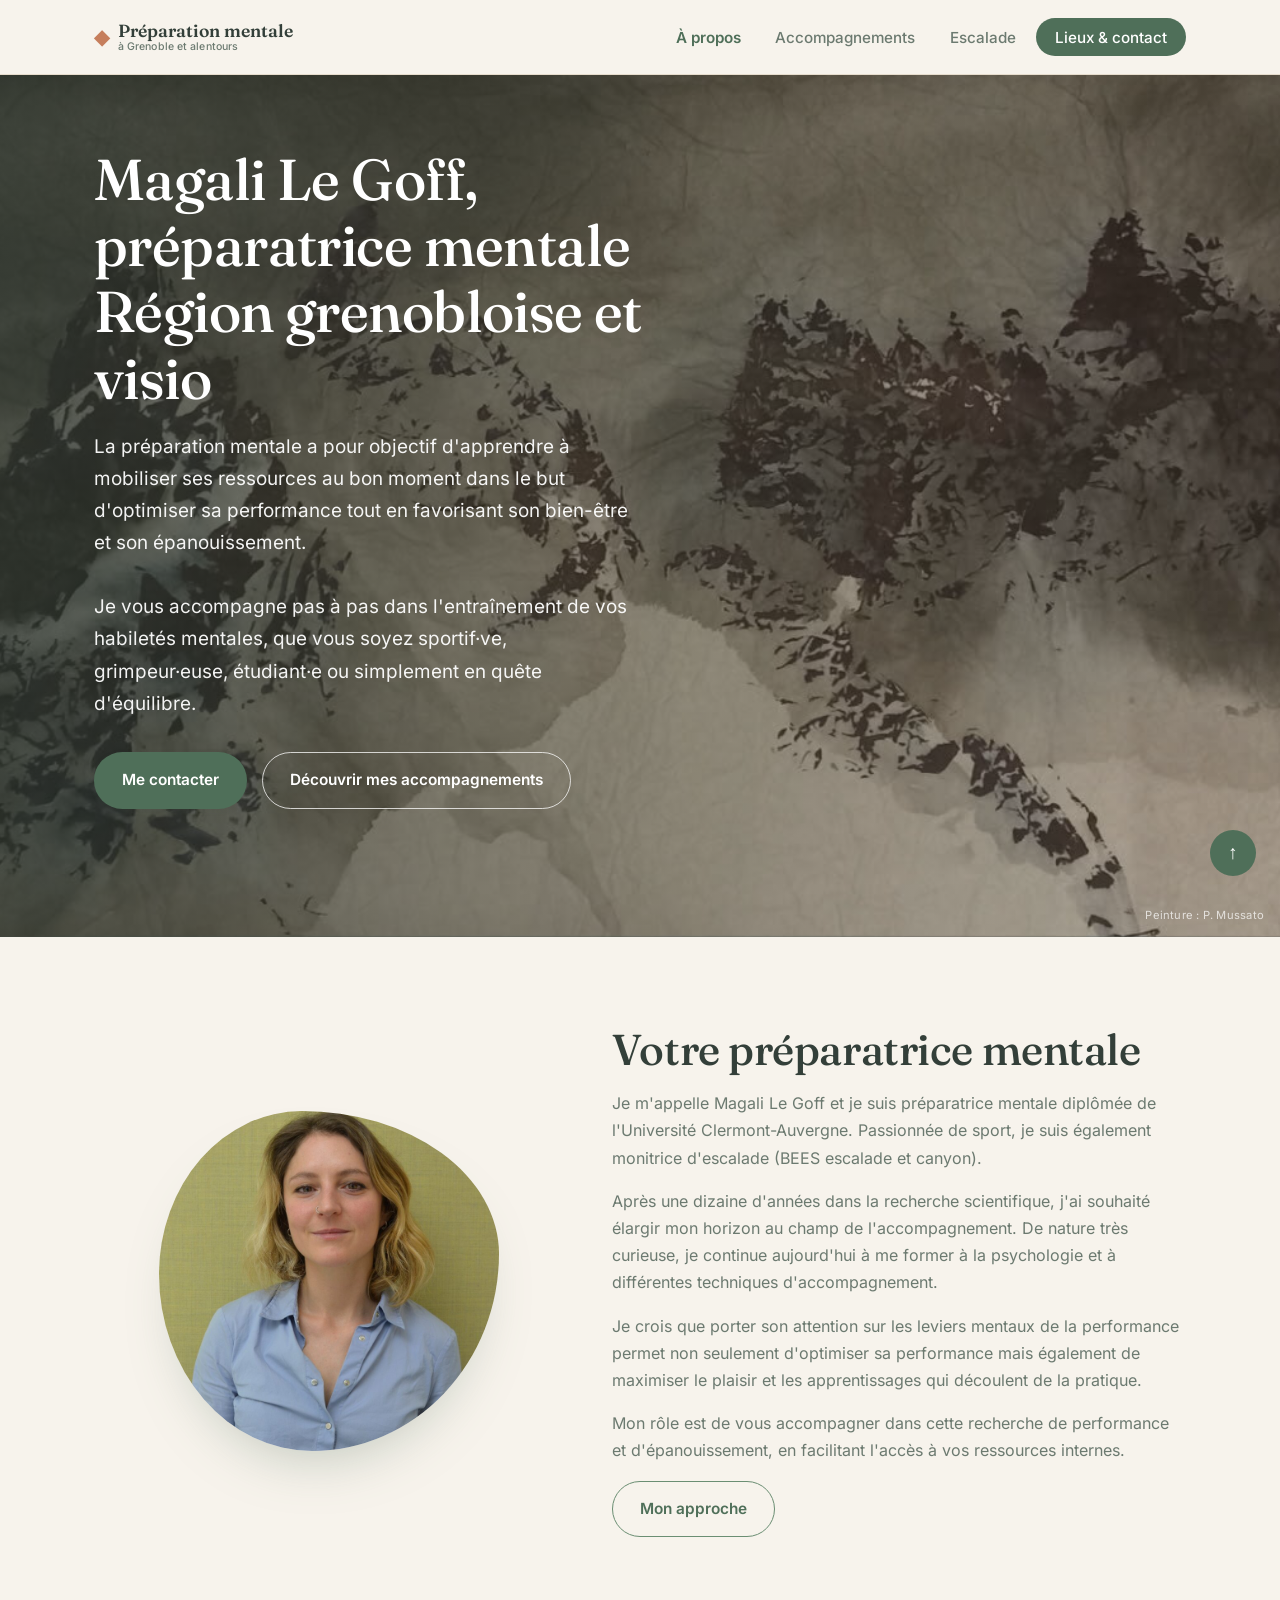
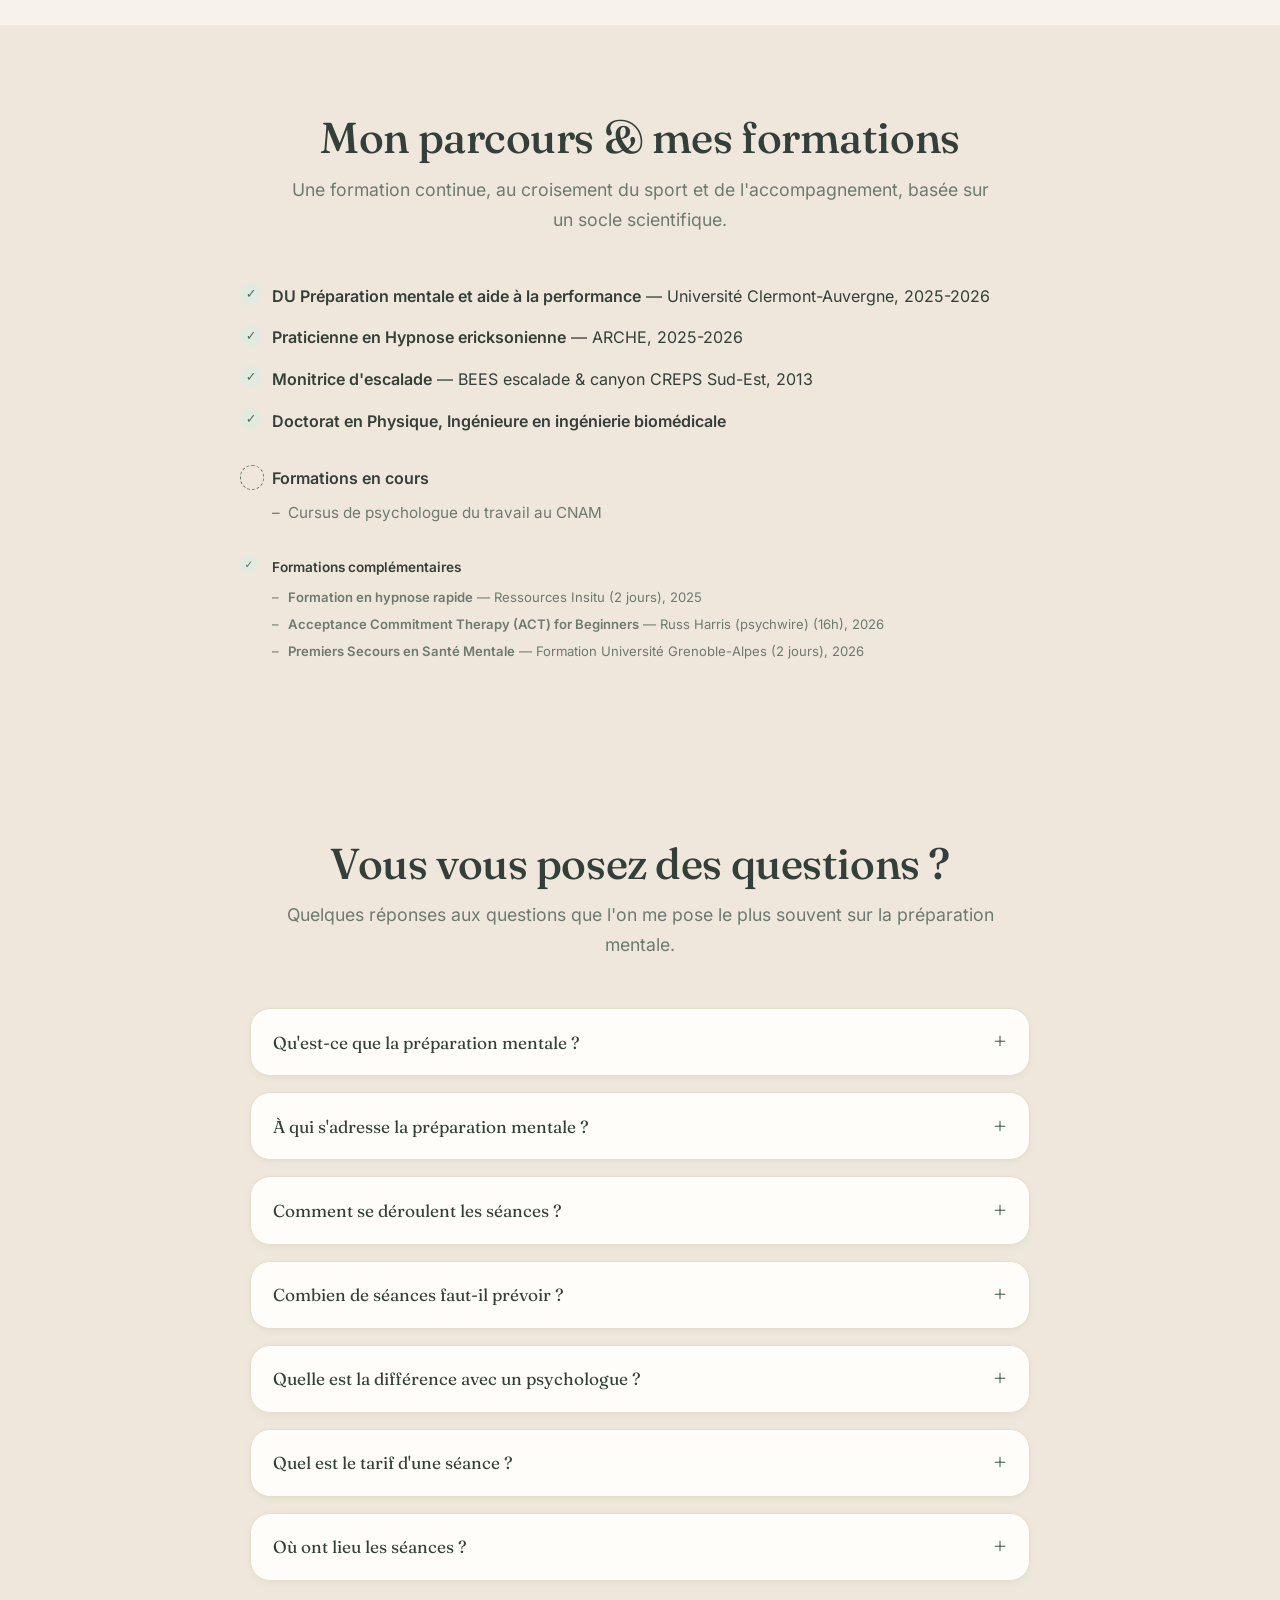
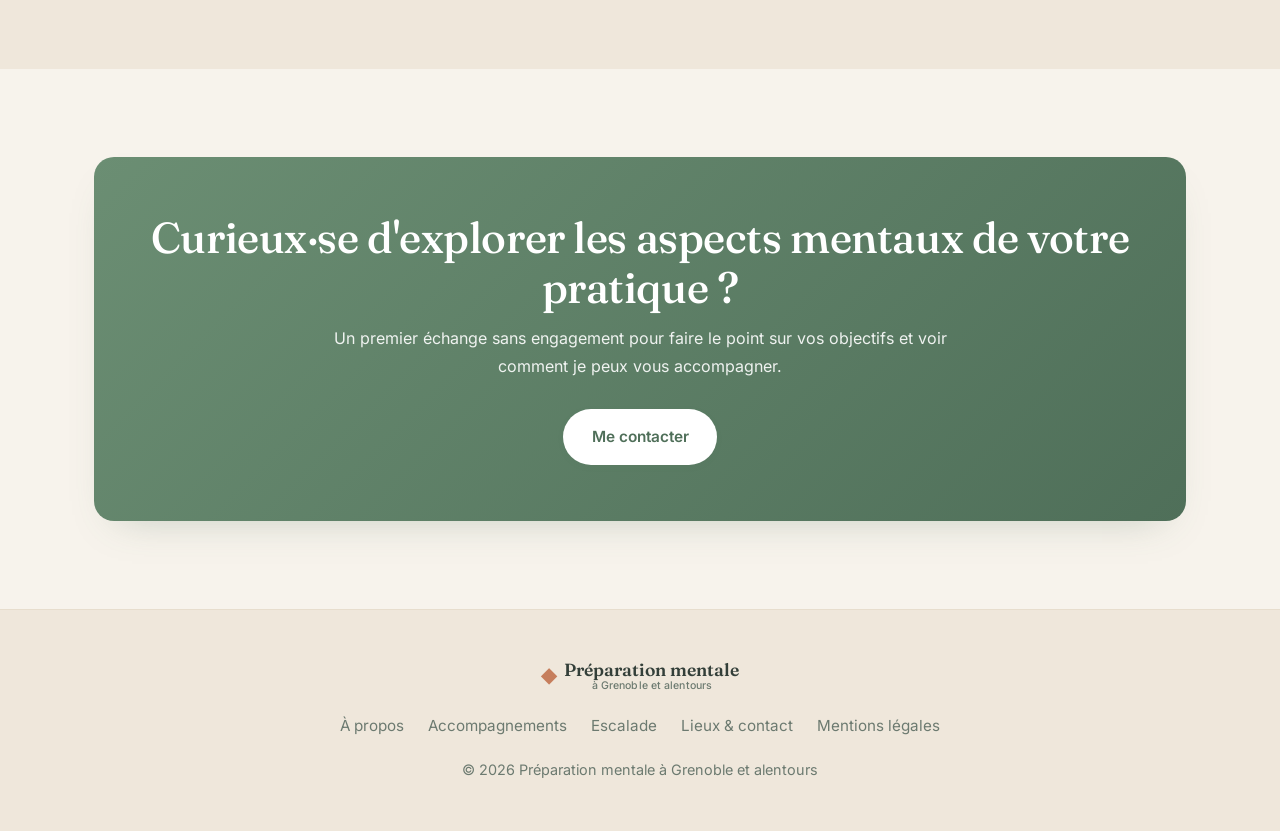
==== commit 07bb59ea: "Polices auto-hebergees : suppression de la dependance a Google Fonts Les deux polices du site (Fraun" ====
--- a/index.html
+++ b/index.html
@@ -5,9 +5,6 @@
   <meta name="viewport" content="width=device-width, initial-scale=1.0" />
   <meta name="description" content="Magali Le Goff, préparatrice mentale diplômée (Université Clermont-Auvergne) et monitrice d'escalade à Grenoble. Objectifs sportifs, personnels, professionnels." />
   <title>Préparation mentale à Grenoble et alentours</title>
-  <link rel="preconnect" href="https://fonts.googleapis.com" />
-  <link rel="preconnect" href="https://fonts.gstatic.com" crossorigin />
-  <link rel="stylesheet" href="https://fonts.googleapis.com/css2?family=Fraunces:opsz,wght@9..144,400;9..144,500;9..144,600&family=Inter:wght@400;500;600&display=swap" />
   <link rel="stylesheet" href="styles.css" />
   <link rel="icon" href="favicon.svg" type="image/svg+xml" />
   <link rel="canonical" href="https://preparation-mentale-grenoble.com/" />
--- a/styles.css
+++ b/styles.css
@@ -3,6 +3,40 @@
    Ambiance : claire, douce & apaisante
    Palette  : crème · vert sauge · terracotta
    ========================================================= */
+
+/* ----- Polices auto-hebergees (SIL Open Font License) ----- */
+@font-face {
+  font-family: 'Fraunces';
+  font-style: normal;
+  font-weight: 400 600;
+  font-display: swap;
+  src: url(fonts/fraunces-latin-ext.woff2) format('woff2');
+  unicode-range: U+0100-02BA, U+02BD-02C5, U+02C7-02CC, U+02CE-02D7, U+02DD-02FF, U+0304, U+0308, U+0329, U+1D00-1DBF, U+1E00-1E9F, U+1EF2-1EFF, U+2020, U+20A0-20AB, U+20AD-20C0, U+2113, U+2C60-2C7F, U+A720-A7FF;
+}
+@font-face {
+  font-family: 'Fraunces';
+  font-style: normal;
+  font-weight: 400 600;
+  font-display: swap;
+  src: url(fonts/fraunces-latin.woff2) format('woff2');
+  unicode-range: U+0000-00FF, U+0131, U+0152-0153, U+02BB-02BC, U+02C6, U+02DA, U+02DC, U+0304, U+0308, U+0329, U+2000-206F, U+20AC, U+2122, U+2191, U+2193, U+2212, U+2215, U+FEFF, U+FFFD;
+}
+@font-face {
+  font-family: 'Inter';
+  font-style: normal;
+  font-weight: 400 600;
+  font-display: swap;
+  src: url(fonts/inter-latin-ext.woff2) format('woff2');
+  unicode-range: U+0100-02BA, U+02BD-02C5, U+02C7-02CC, U+02CE-02D7, U+02DD-02FF, U+0304, U+0308, U+0329, U+1D00-1DBF, U+1E00-1E9F, U+1EF2-1EFF, U+2020, U+20A0-20AB, U+20AD-20C0, U+2113, U+2C60-2C7F, U+A720-A7FF;
+}
+@font-face {
+  font-family: 'Inter';
+  font-style: normal;
+  font-weight: 400 600;
+  font-display: swap;
+  src: url(fonts/inter-latin.woff2) format('woff2');
+  unicode-range: U+0000-00FF, U+0131, U+0152-0153, U+02BB-02BC, U+02C6, U+02DA, U+02DC, U+0304, U+0308, U+0329, U+2000-206F, U+20AC, U+2122, U+2191, U+2193, U+2212, U+2215, U+FEFF, U+FFFD;
+}
 
 /* ----- Variables & reset ----- */
 :root {
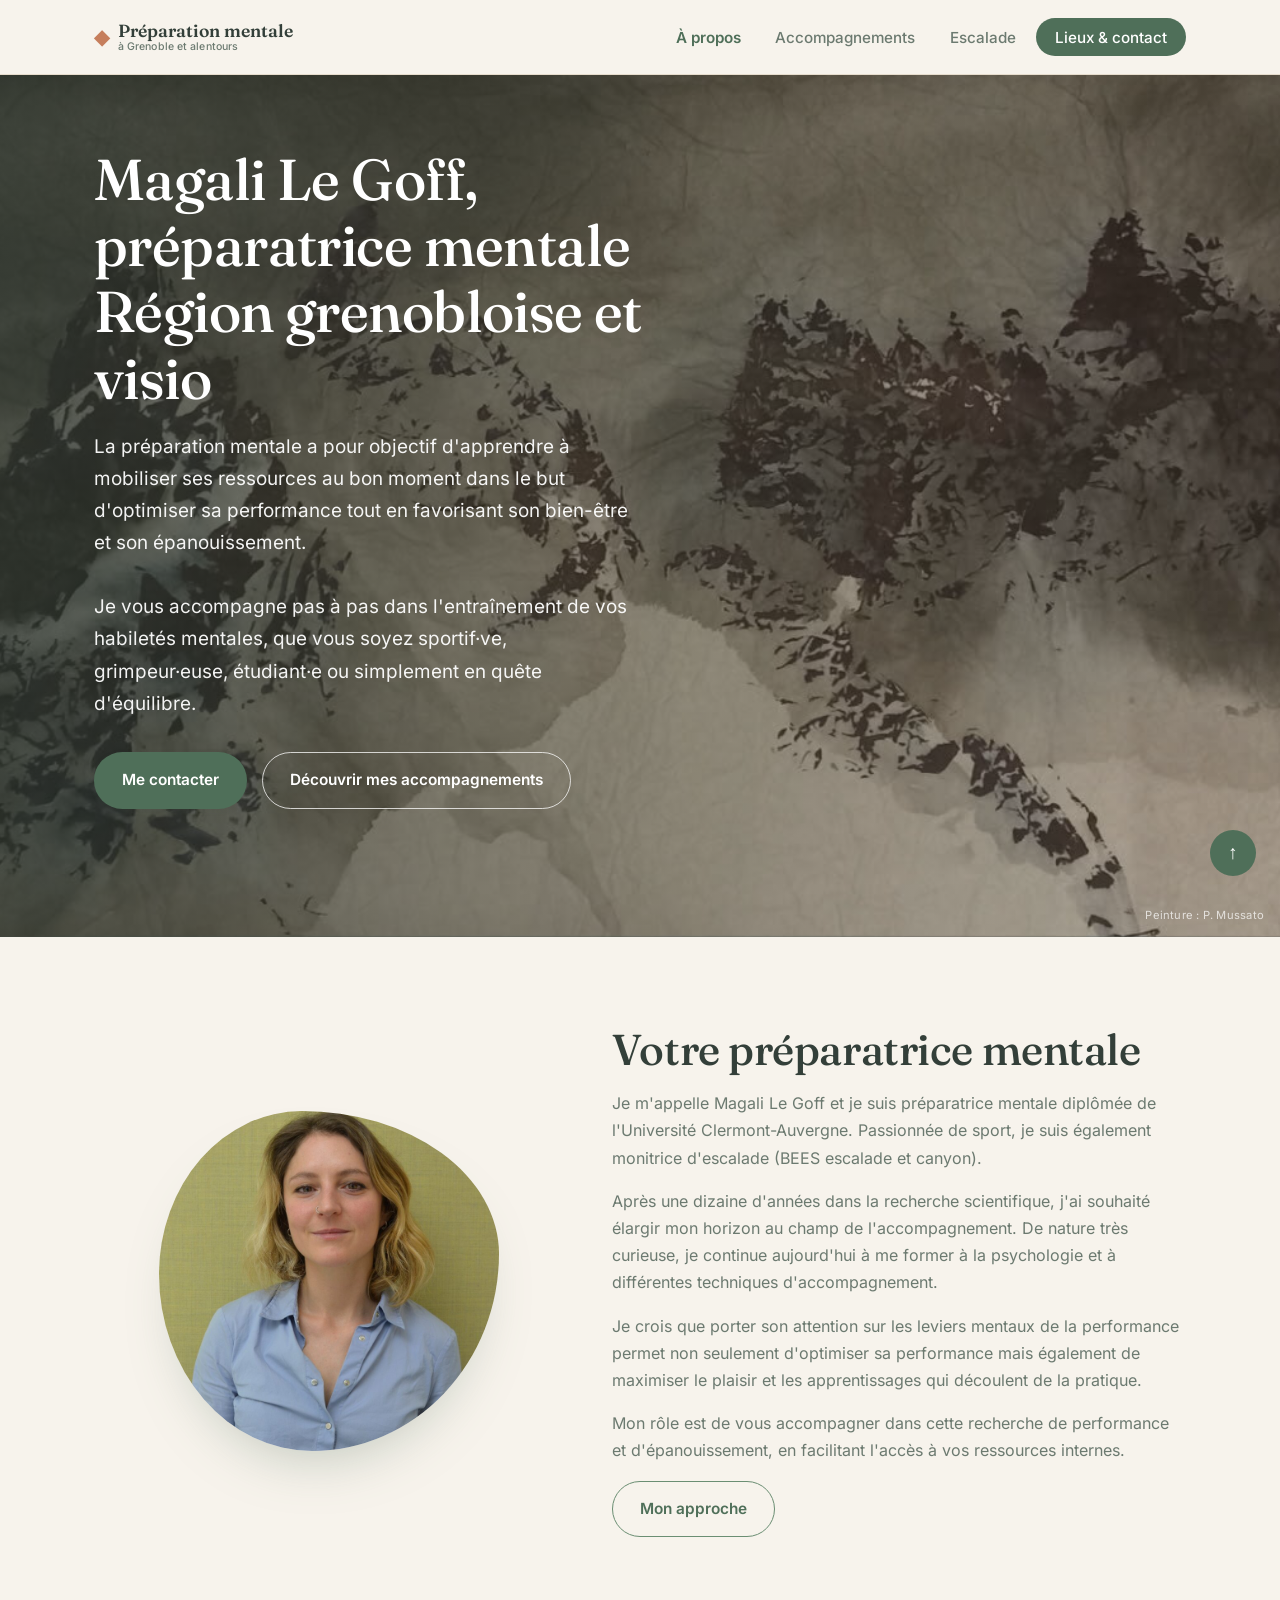
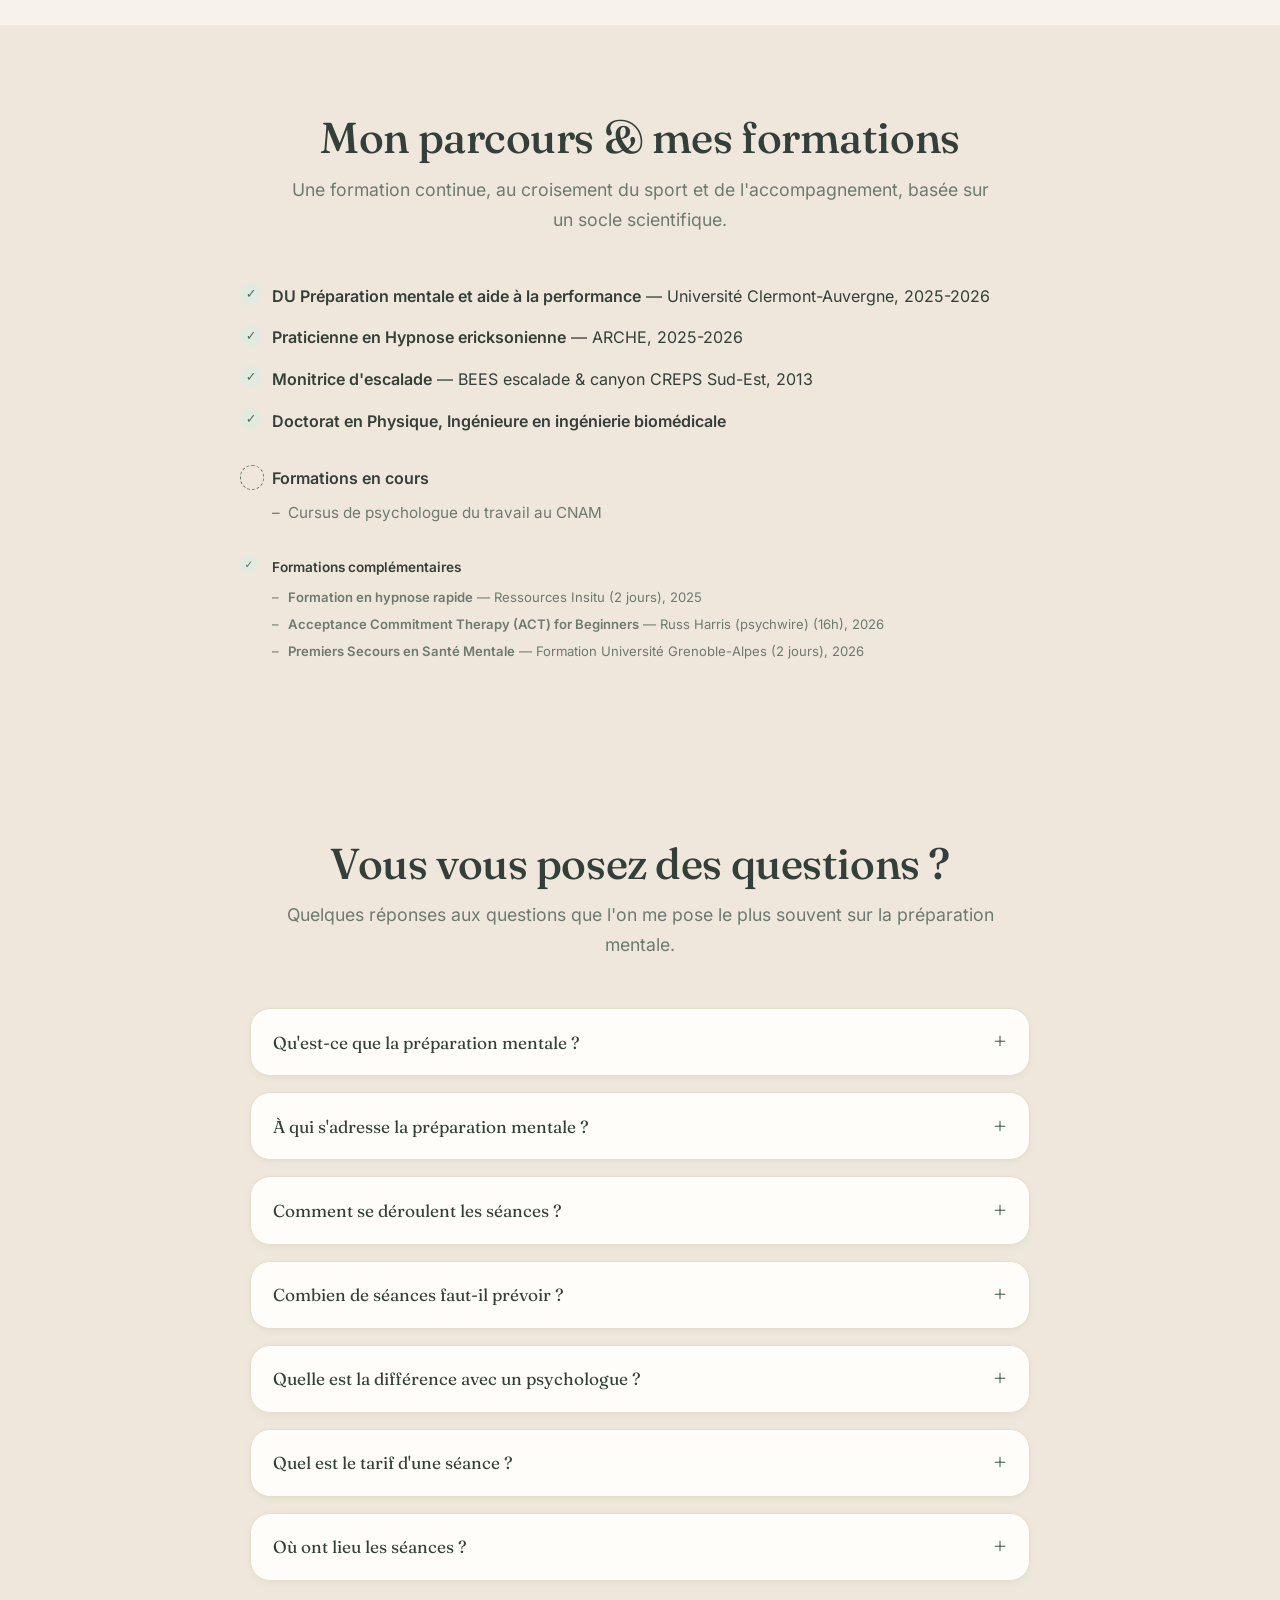
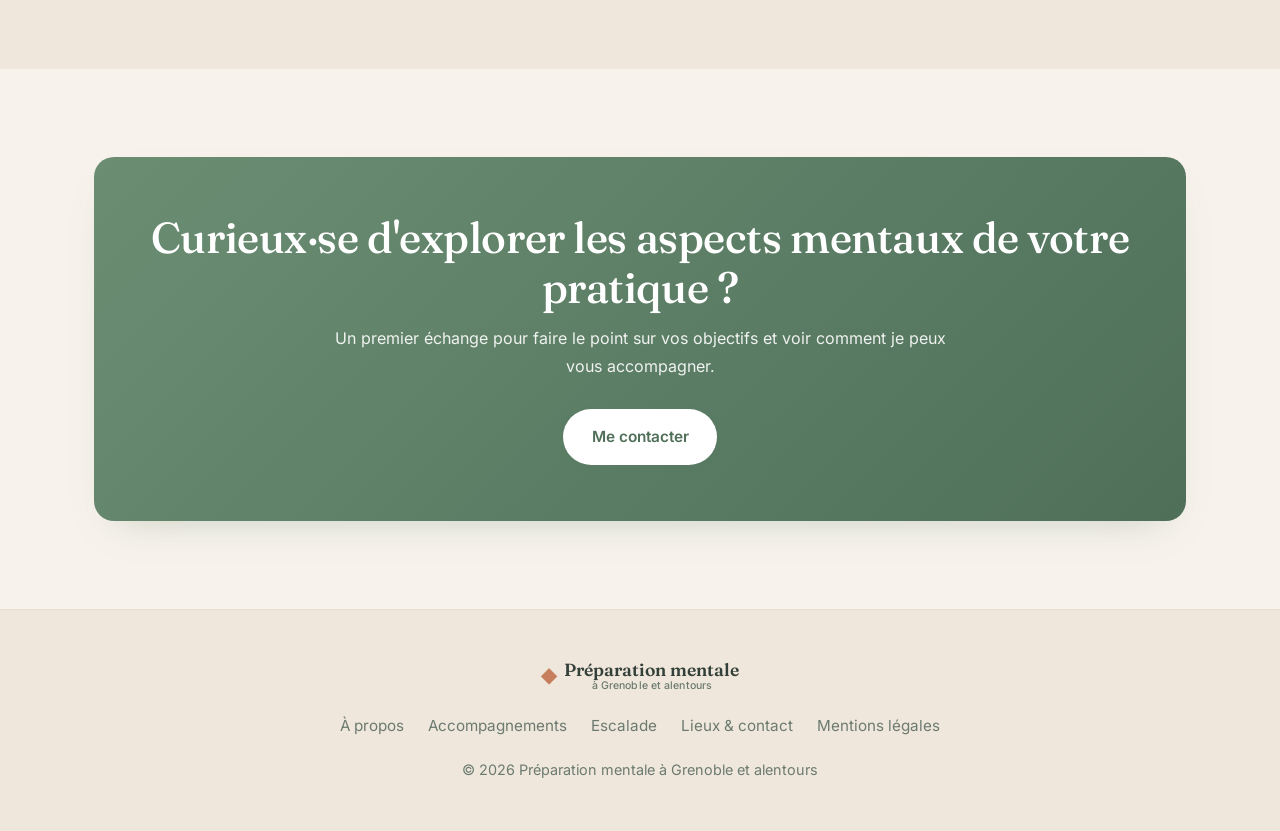
==== commit 200ea04d: "« Sans engagement » reduit de 6 a 2 occurrences Retire de la FAQ « Comment se deroulent les seances " ====
--- a/index.html
+++ b/index.html
@@ -70,7 +70,7 @@
       {
         "@type": "Question",
         "name": "Comment se déroulent les séances ?",
-        "acceptedAnswer": { "@type": "Answer", "text": "Un premier échange par email ou téléphone, sans engagement, permet de cerner vos besoins. Vient ensuite une séance de bilan d'une heure, à l'issue de laquelle nous décidons ensemble si un accompagnement a du sens. Les séances de suivi (1h) combinent échanges, retour sur l'entraînement mental réalisé, exercices guidés et un plan de travail pour la suite, en présentiel, en visio ou sur le terrain. Chaque séance est payée à l'unité, sans engagement de durée." }
+        "acceptedAnswer": { "@type": "Answer", "text": "Un premier échange par email ou téléphone permet de cerner vos besoins. Vient ensuite une séance de bilan d'une heure, à l'issue de laquelle nous décidons ensemble si un accompagnement a du sens. Les séances de suivi (1h) combinent échanges, retour sur l'entraînement mental réalisé, exercices guidés et un plan de travail pour la suite, en présentiel, en visio ou sur le terrain." }
       },
       {
         "@type": "Question",
@@ -210,7 +210,7 @@
           </details>
           <details class="faq-item">
             <summary>Comment se déroulent les séances&nbsp;?</summary>
-            <div class="faq-answer"><p>Un premier échange par email ou téléphone, sans engagement, permet de cerner vos besoins. Vient ensuite une séance de bilan d'une heure, à l'issue de laquelle nous décidons ensemble si un accompagnement a du sens. Les séances de suivi (1h) combinent échanges, retour sur l'entraînement mental réalisé, exercices guidés et un plan de travail pour la suite, en présentiel, en visio ou sur le terrain. Chaque séance est payée à l'unité, sans engagement de durée.</p></div>
+            <div class="faq-answer"><p>Un premier échange par email ou téléphone permet de cerner vos besoins. Vient ensuite une séance de bilan d'une heure, à l'issue de laquelle nous décidons ensemble si un accompagnement a du sens. Les séances de suivi (1h) combinent échanges, retour sur l'entraînement mental réalisé, exercices guidés et un plan de travail pour la suite, en présentiel, en visio ou sur le terrain.</p></div>
           </details>
           <details class="faq-item">
             <summary>Combien de séances faut-il prévoir&nbsp;?</summary>
@@ -237,7 +237,7 @@
       <div class="container">
         <div class="card reveal">
           <h2>Curieux·se d'explorer les aspects mentaux de votre pratique&nbsp;?</h2>
-          <p>Un premier échange sans engagement pour faire le point sur vos objectifs et voir comment je peux vous accompagner.</p>
+          <p>Un premier échange pour faire le point sur vos objectifs et voir comment je peux vous accompagner.</p>
           <a href="contact.html" class="btn btn-primary">Me contacter</a>
         </div>
       </div>
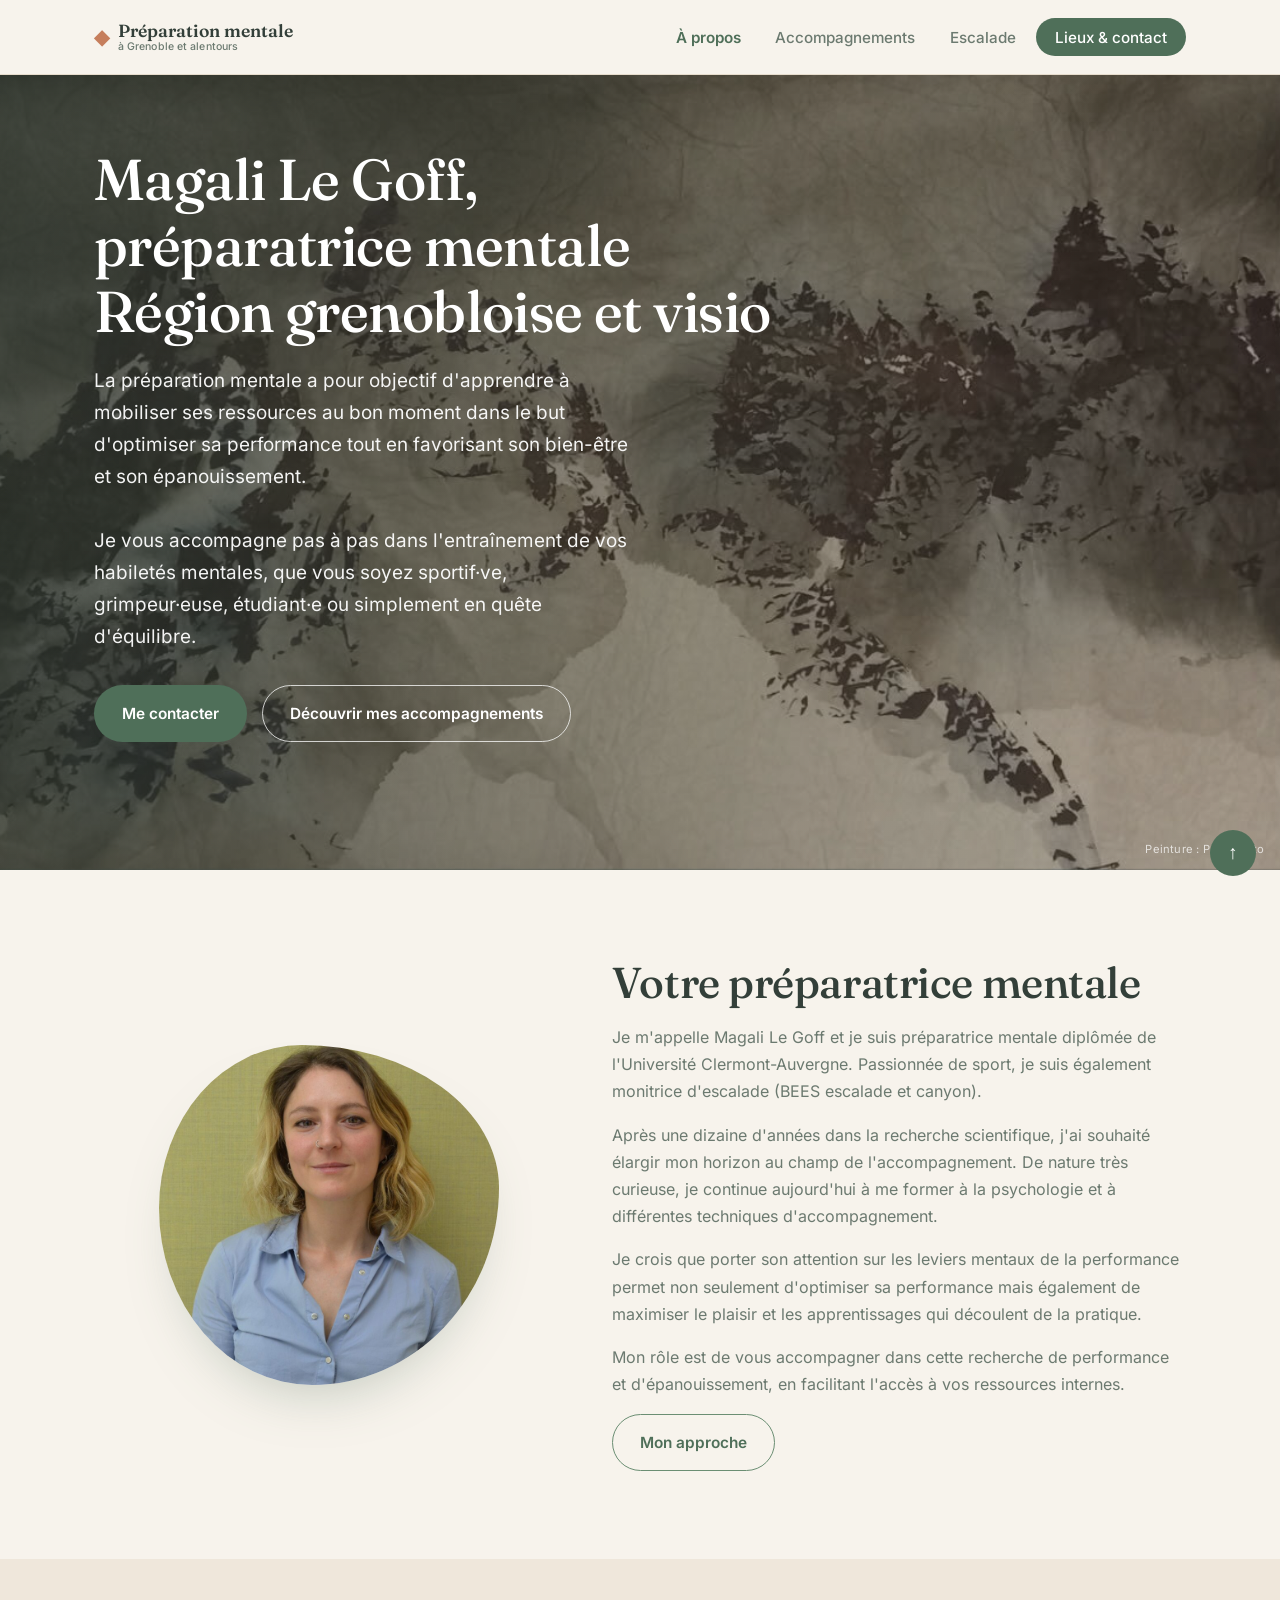
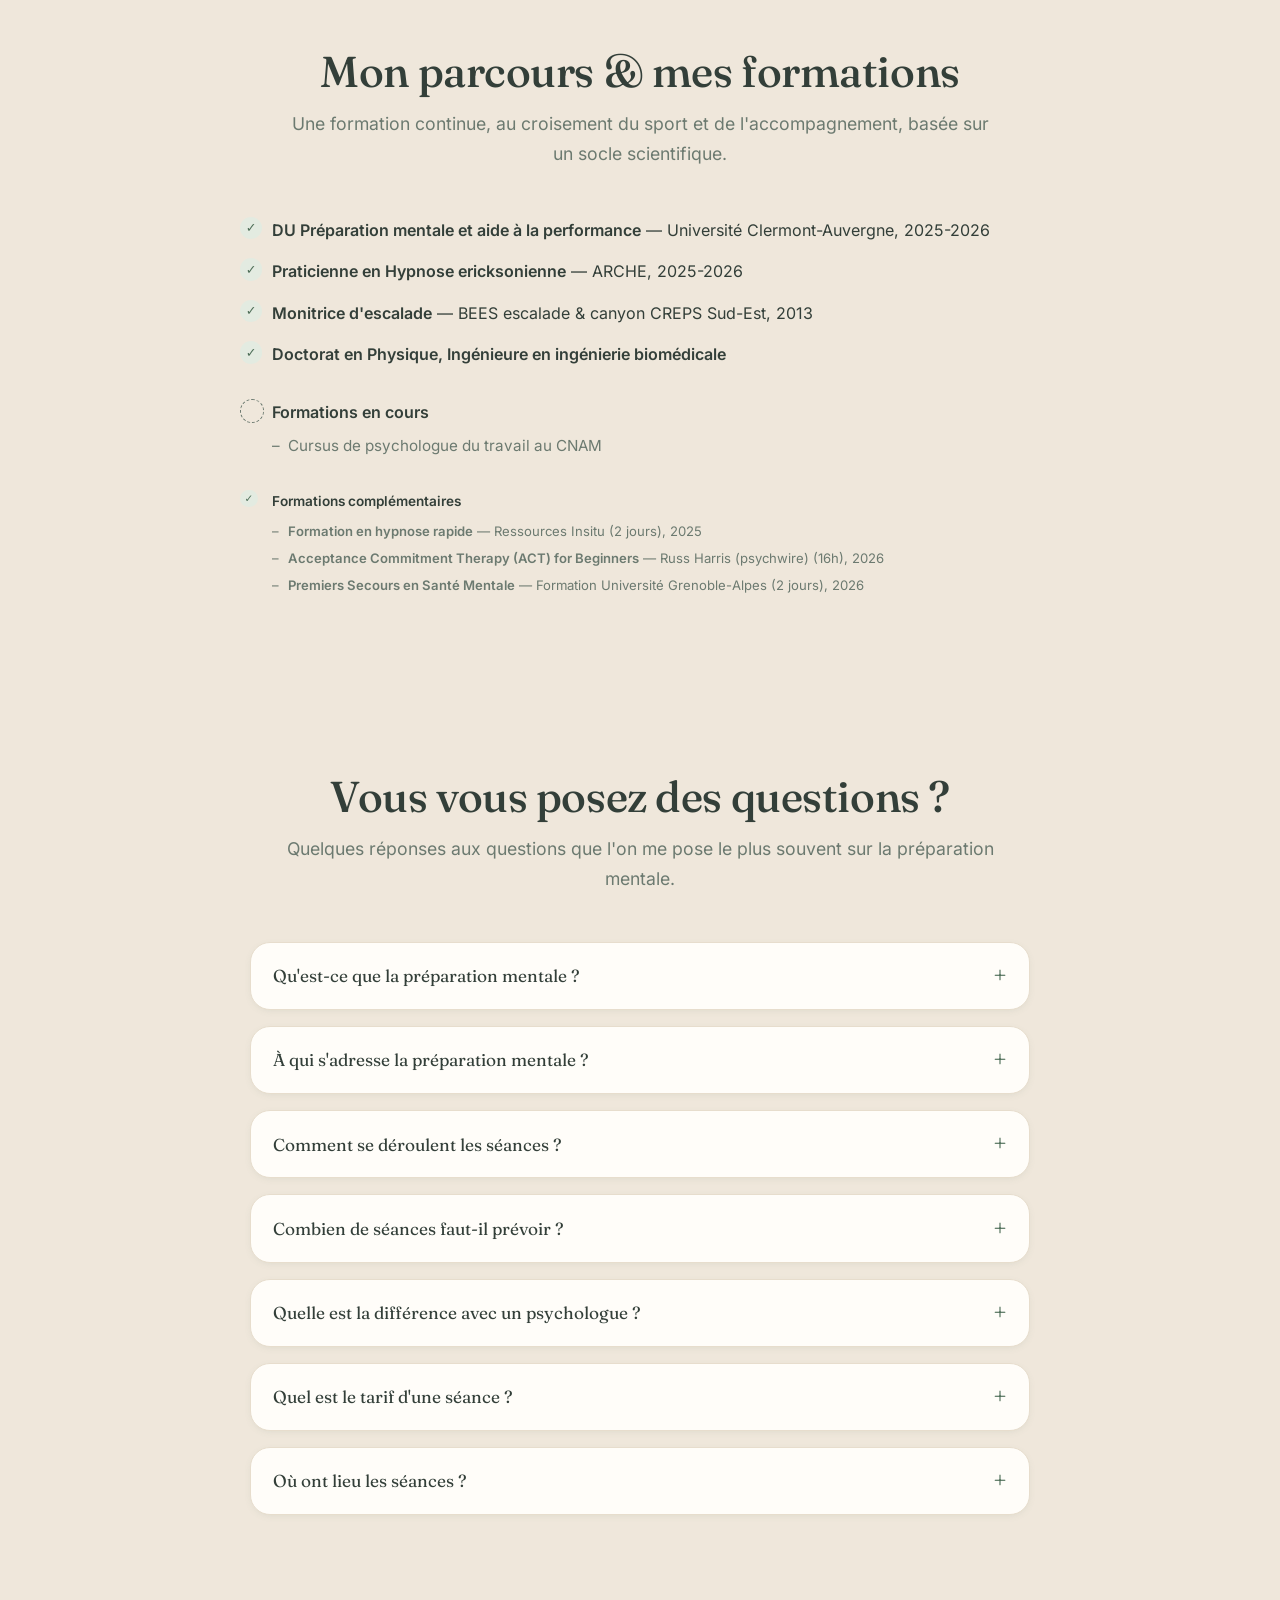
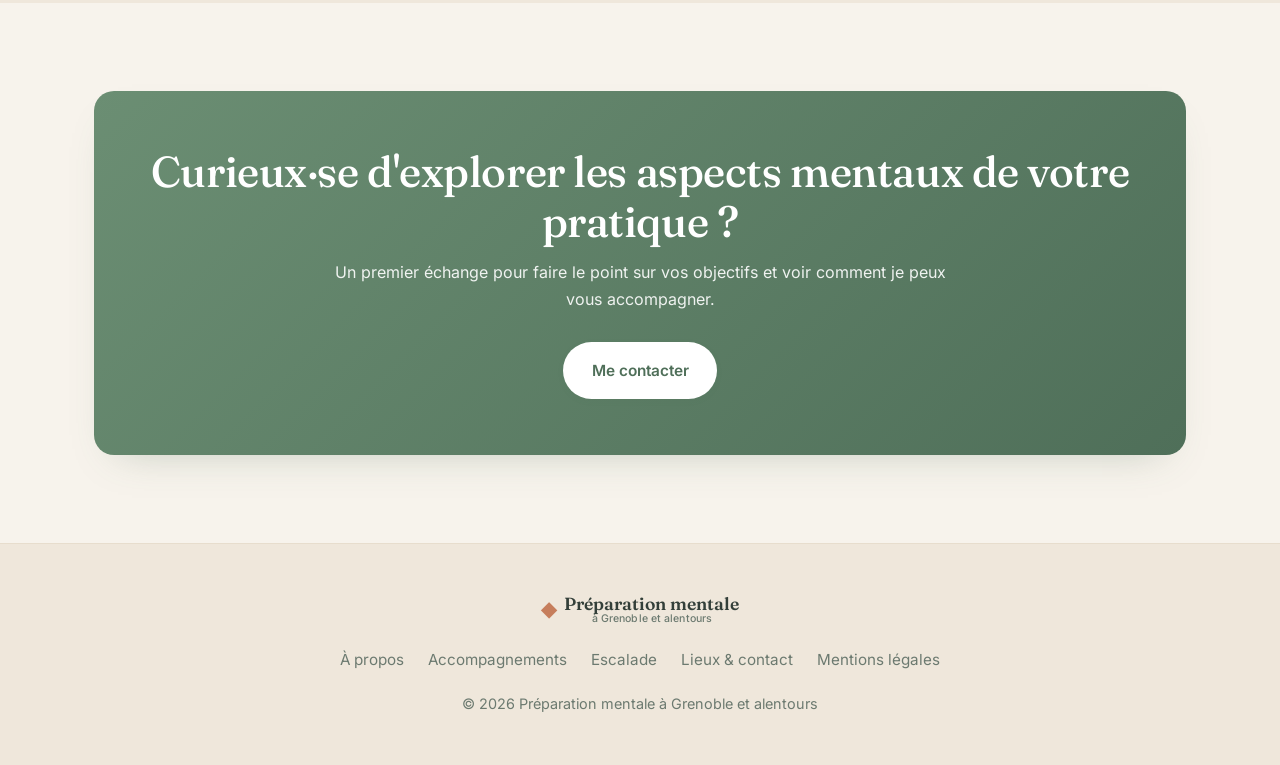
==== commit b218a56a: "Accueil : « Region grenobloise et visio » tenu sur une seule ligne Regle appliquee a partir de 641 p" ====
--- a/index.html
+++ b/index.html
@@ -117,7 +117,7 @@
     <section class="hero hero-banner">
       <div class="container hero-inner">
         <div class="hero-content reveal">
-          <h1>Magali Le Goff, préparatrice mentale<br />Région grenobloise et visio</h1>
+          <h1>Magali Le Goff, préparatrice mentale<br /><span class="nowrap-lg">Région grenobloise et visio</span></h1>
           <p class="lead">
             La préparation mentale a pour objectif d'apprendre à mobiliser ses ressources au bon moment dans le but d'optimiser sa performance tout en favorisant son bien-être et son épanouissement.
           </p>
--- a/styles.css
+++ b/styles.css
@@ -182,6 +182,9 @@
   color: var(--muted);
   letter-spacing: 0.01em;
 }
+/* empeche la coupure d'un groupe de mots, sauf sur petit ecran */
+@media (min-width: 641px) { .nowrap-lg { white-space: nowrap; } }
+
 .brand-mark {
   color: var(--accent);
   font-size: 1.15em;
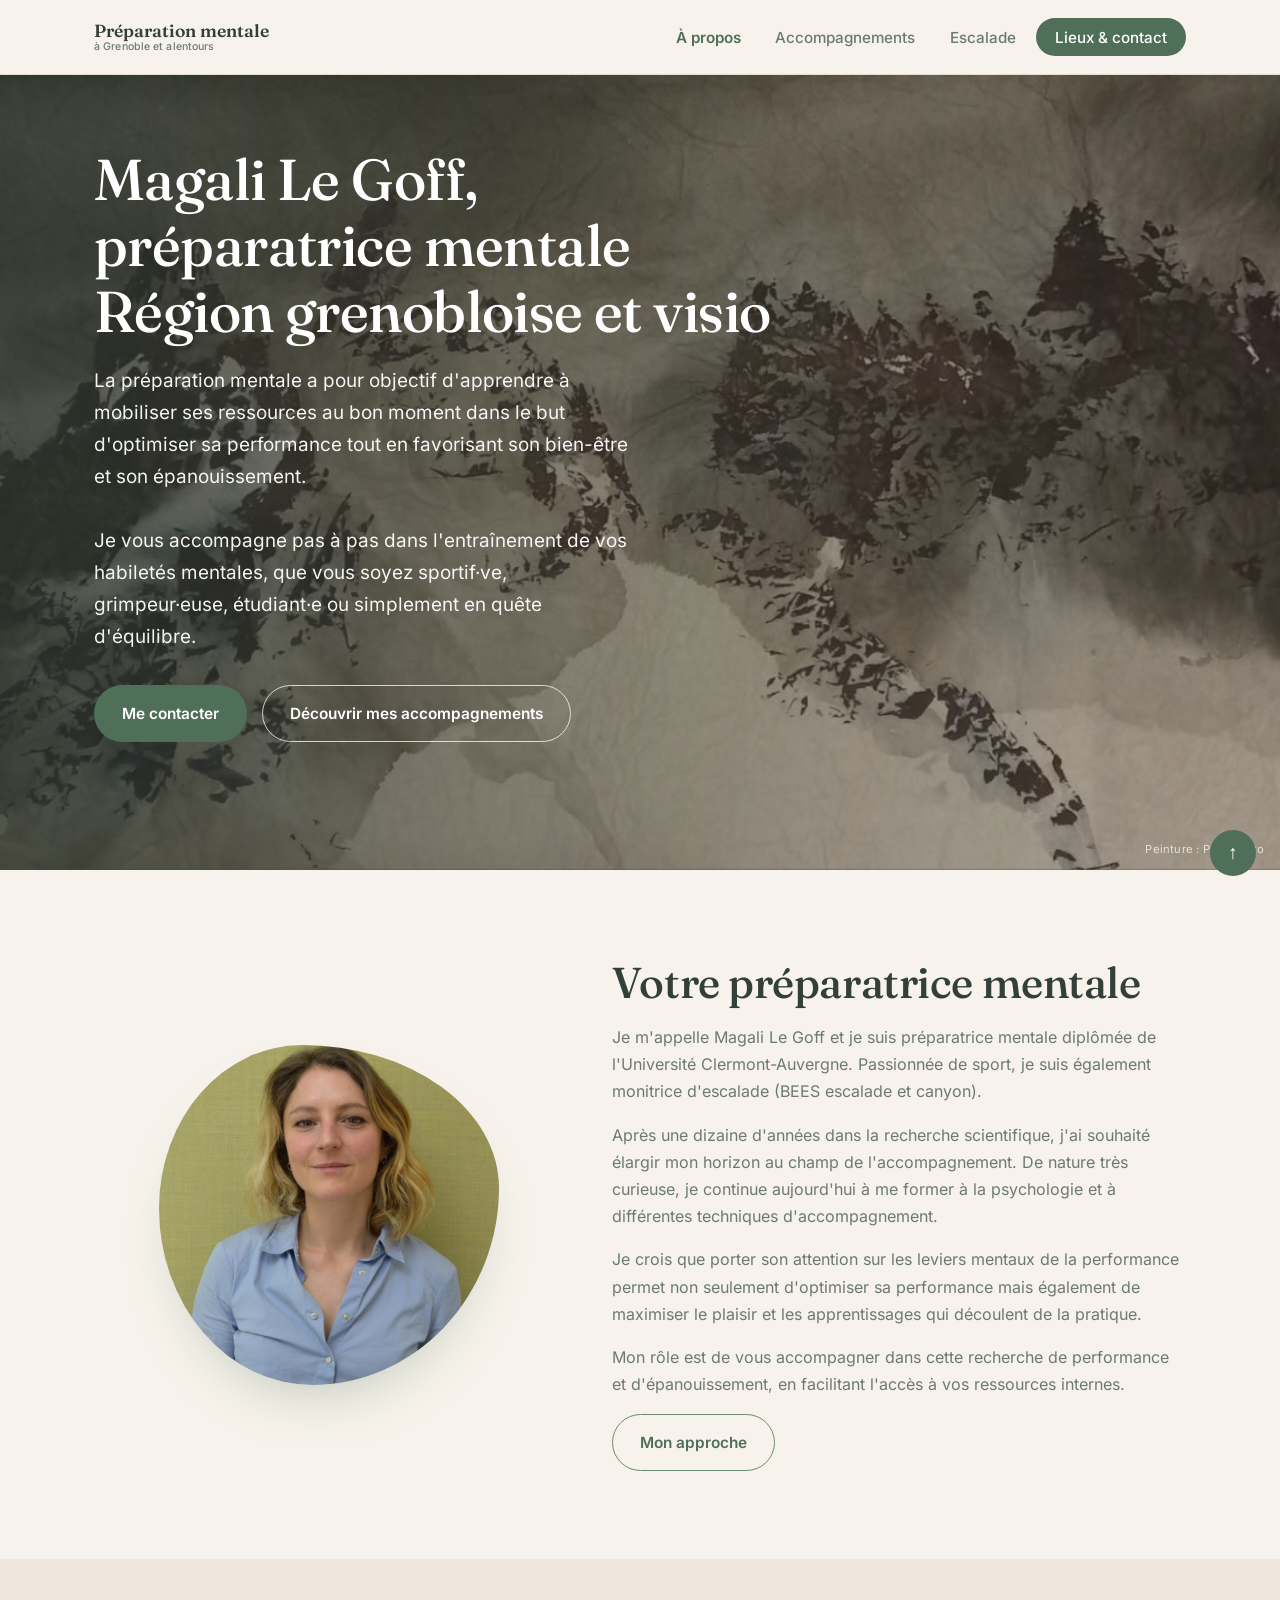
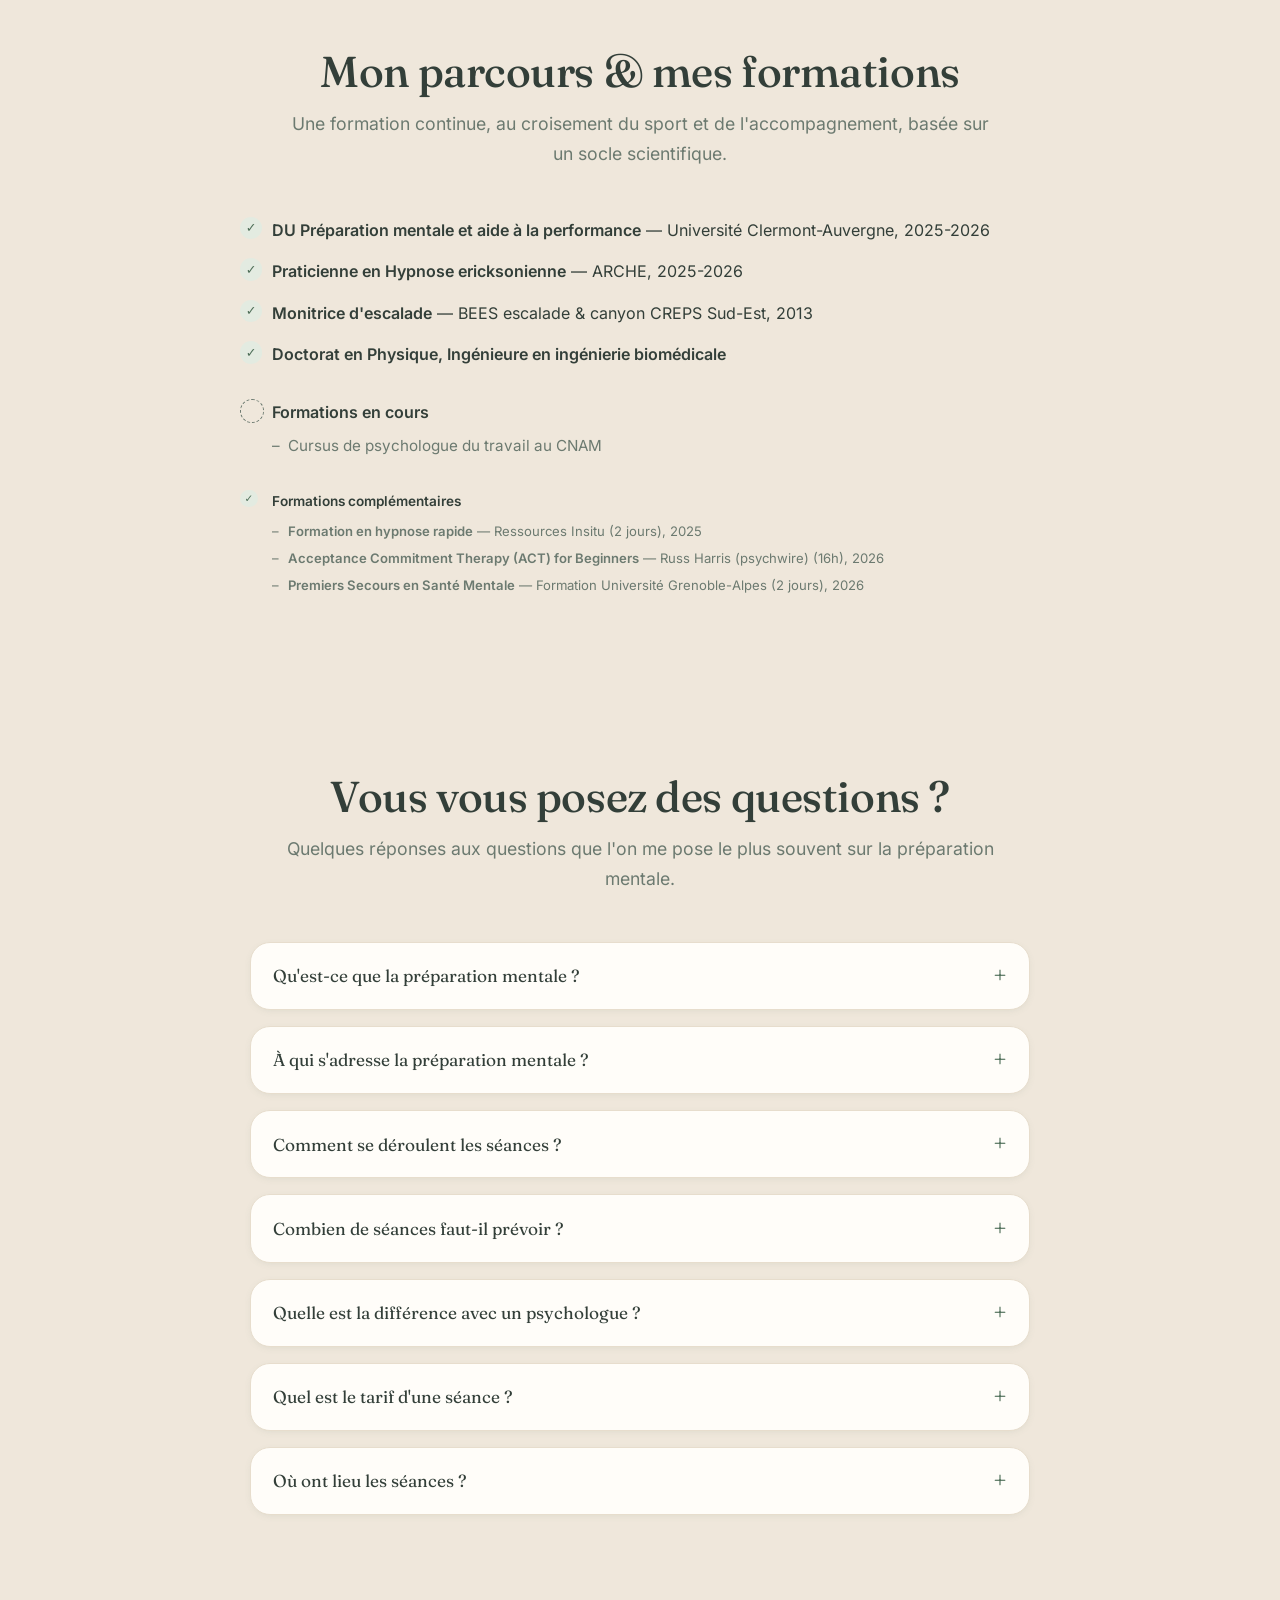
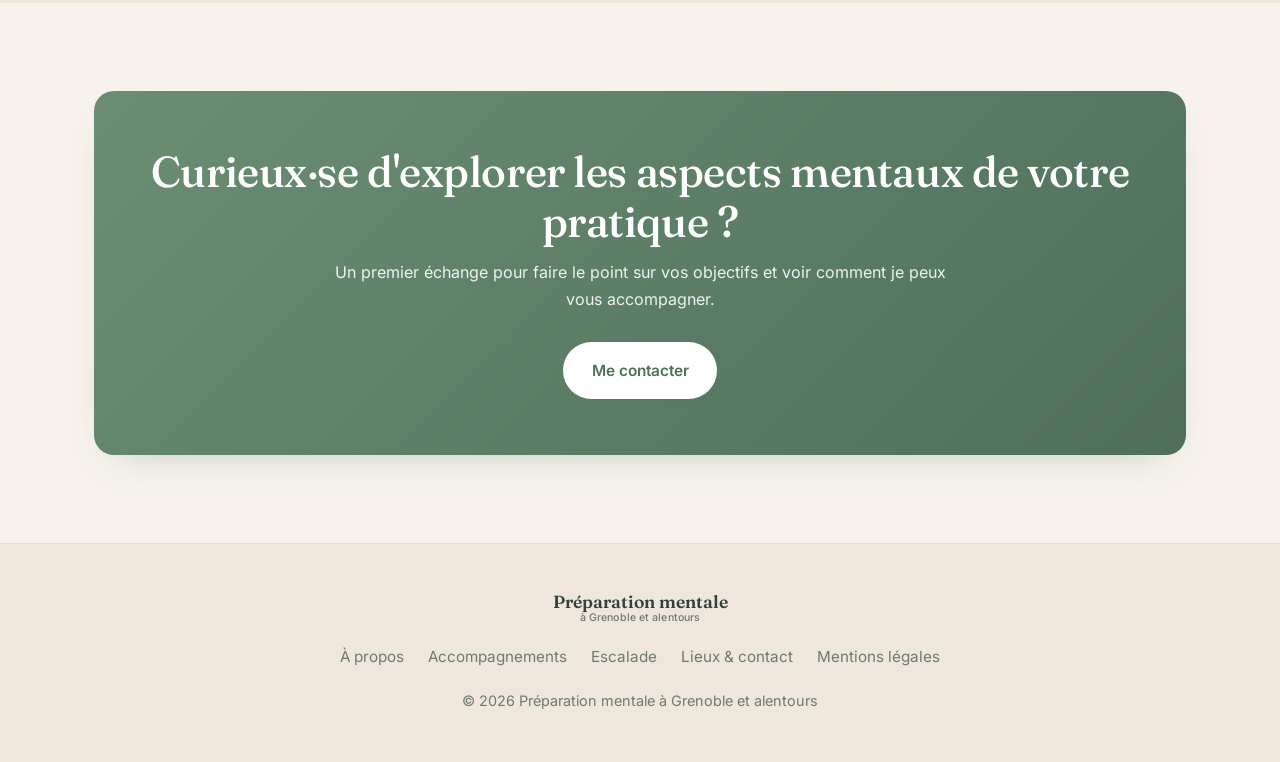
==== commit 2629a9bc: "Suppression du losange terracotta de la marque Retire des en-tetes et pieds de page des 6 pages (12 " ====
--- a/index.html
+++ b/index.html
@@ -99,7 +99,7 @@
 <body>
   <header class="site-header" id="top">
     <nav class="nav container">
-      <a href="index.html" class="brand"><span class="brand-mark">◆</span> <span class="brand-text"><b>Préparation mentale</b><small>à Grenoble et alentours</small></span></a>
+      <a href="index.html" class="brand"><span class="brand-text"><b>Préparation mentale</b><small>à Grenoble et alentours</small></span></a>
       <button class="nav-toggle" id="navToggle" aria-label="Ouvrir le menu" aria-expanded="false" aria-controls="navMenu">
         <span></span><span></span><span></span>
       </button>
@@ -246,7 +246,7 @@
 
   <footer class="site-footer">
     <div class="container footer-inner">
-      <a href="index.html" class="brand"><span class="brand-mark">◆</span> <span class="brand-text"><b>Préparation mentale</b><small>à Grenoble et alentours</small></span></a>
+      <a href="index.html" class="brand"><span class="brand-text"><b>Préparation mentale</b><small>à Grenoble et alentours</small></span></a>
       <ul class="footer-links">
         <li><a href="index.html">À propos</a></li>
         <li><a href="accompagnements.html">Accompagnements</a></li>
--- a/styles.css
+++ b/styles.css
@@ -185,11 +185,6 @@
 /* empeche la coupure d'un groupe de mots, sauf sur petit ecran */
 @media (min-width: 641px) { .nowrap-lg { white-space: nowrap; } }
 
-.brand-mark {
-  color: var(--accent);
-  font-size: 1.15em;
-}
-
 .nav-menu {
   list-style: none;
   display: flex;
